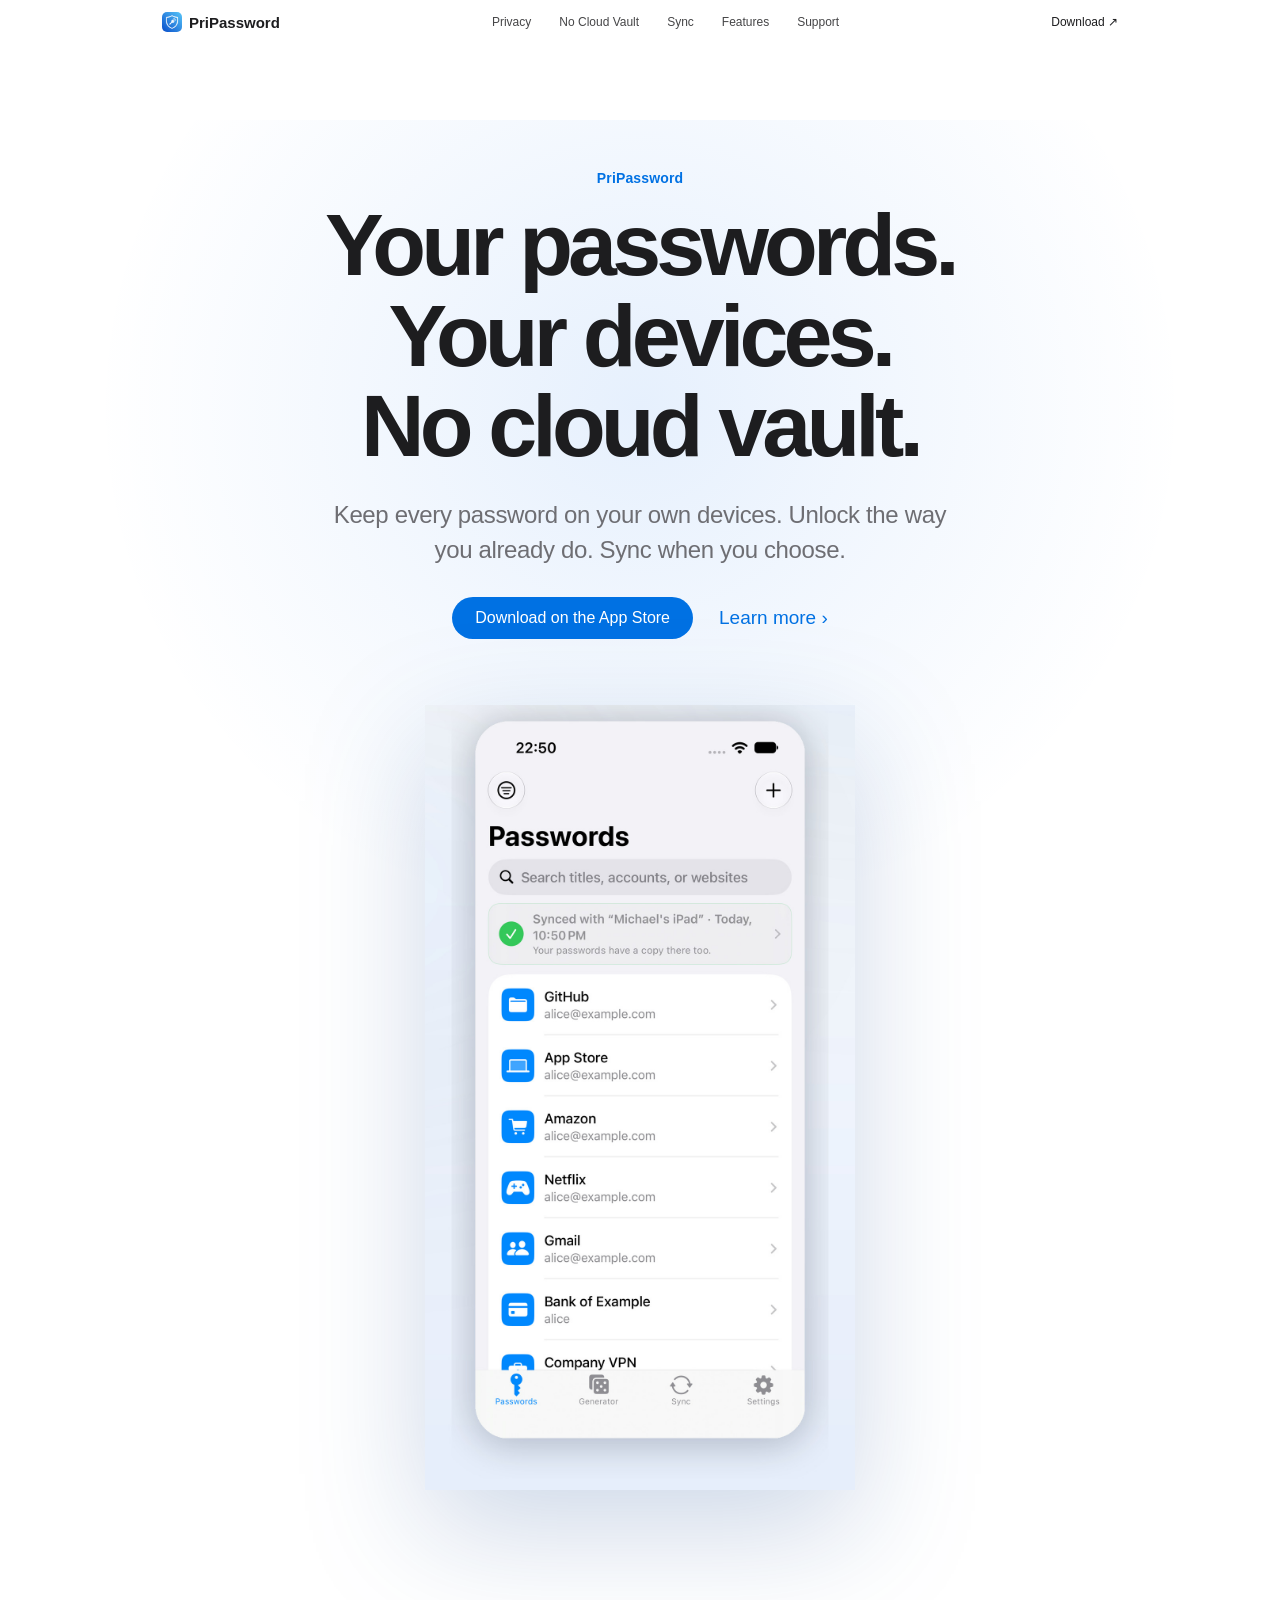
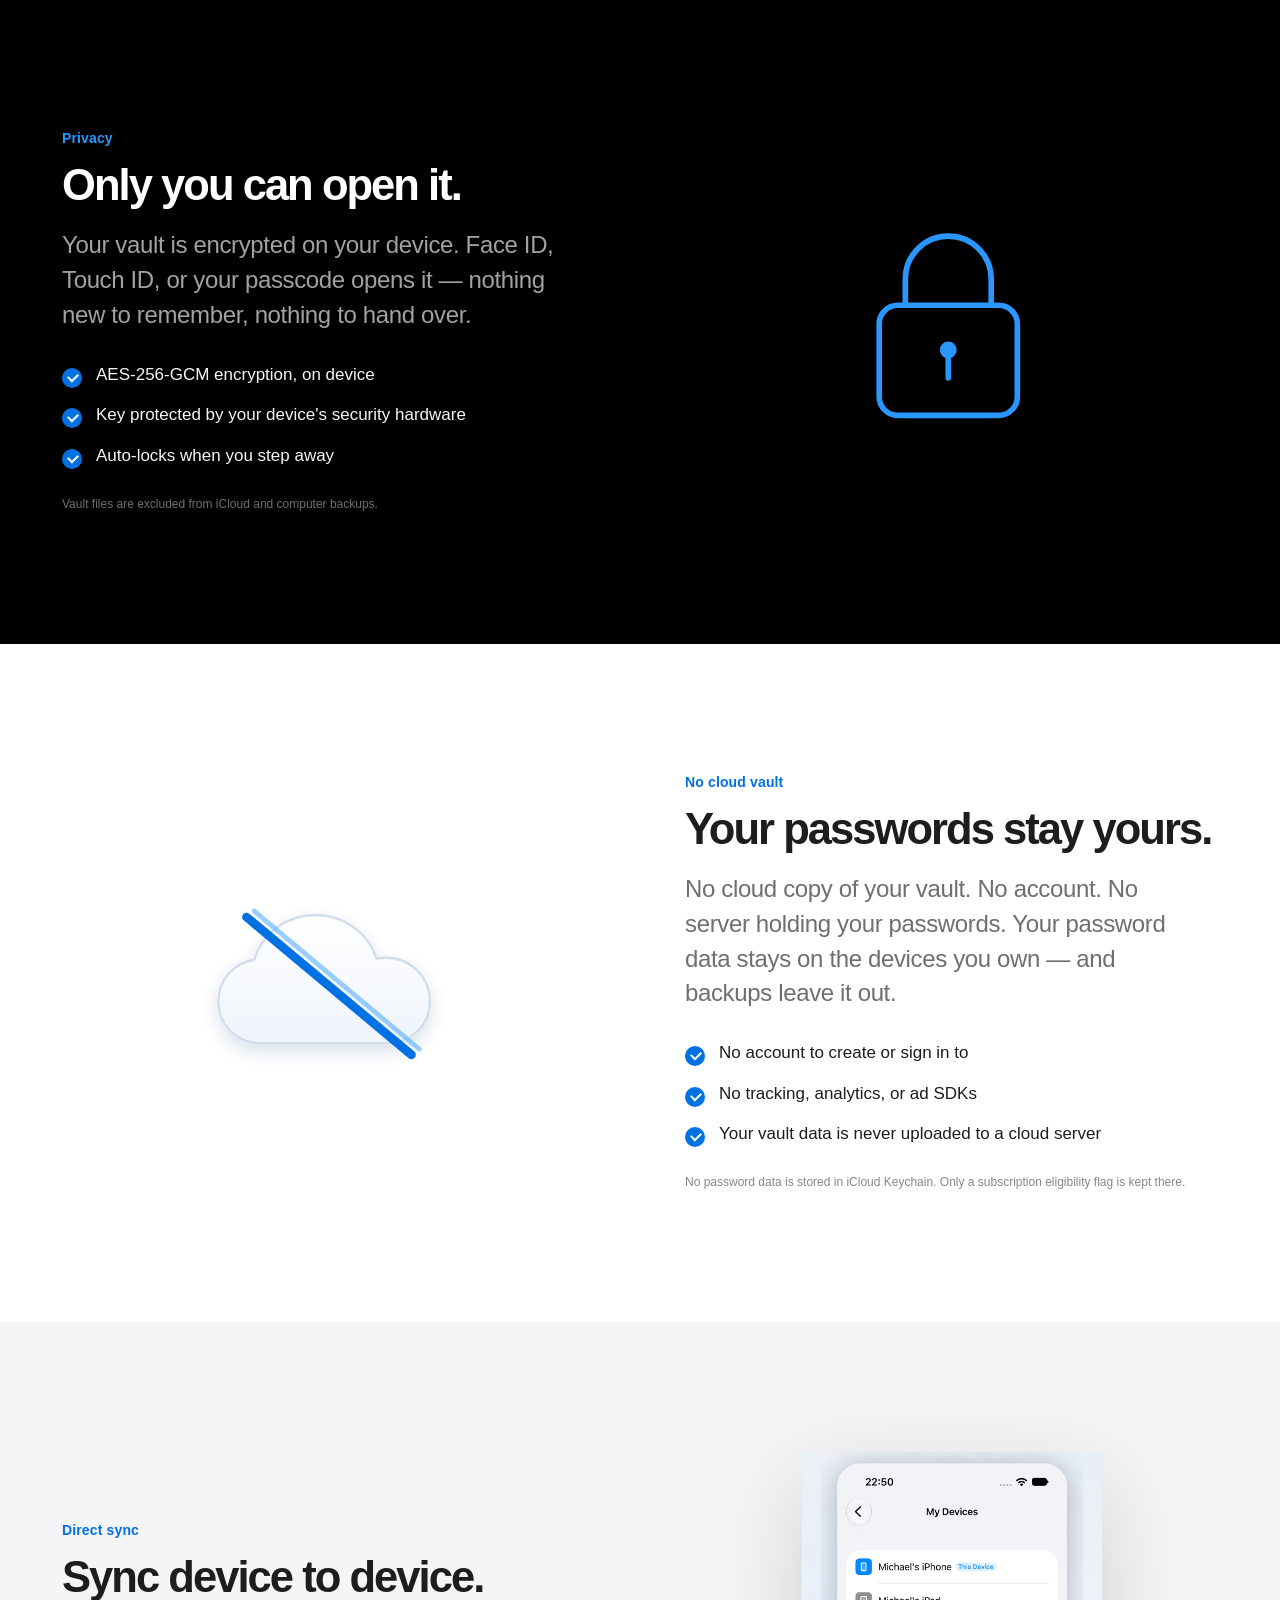
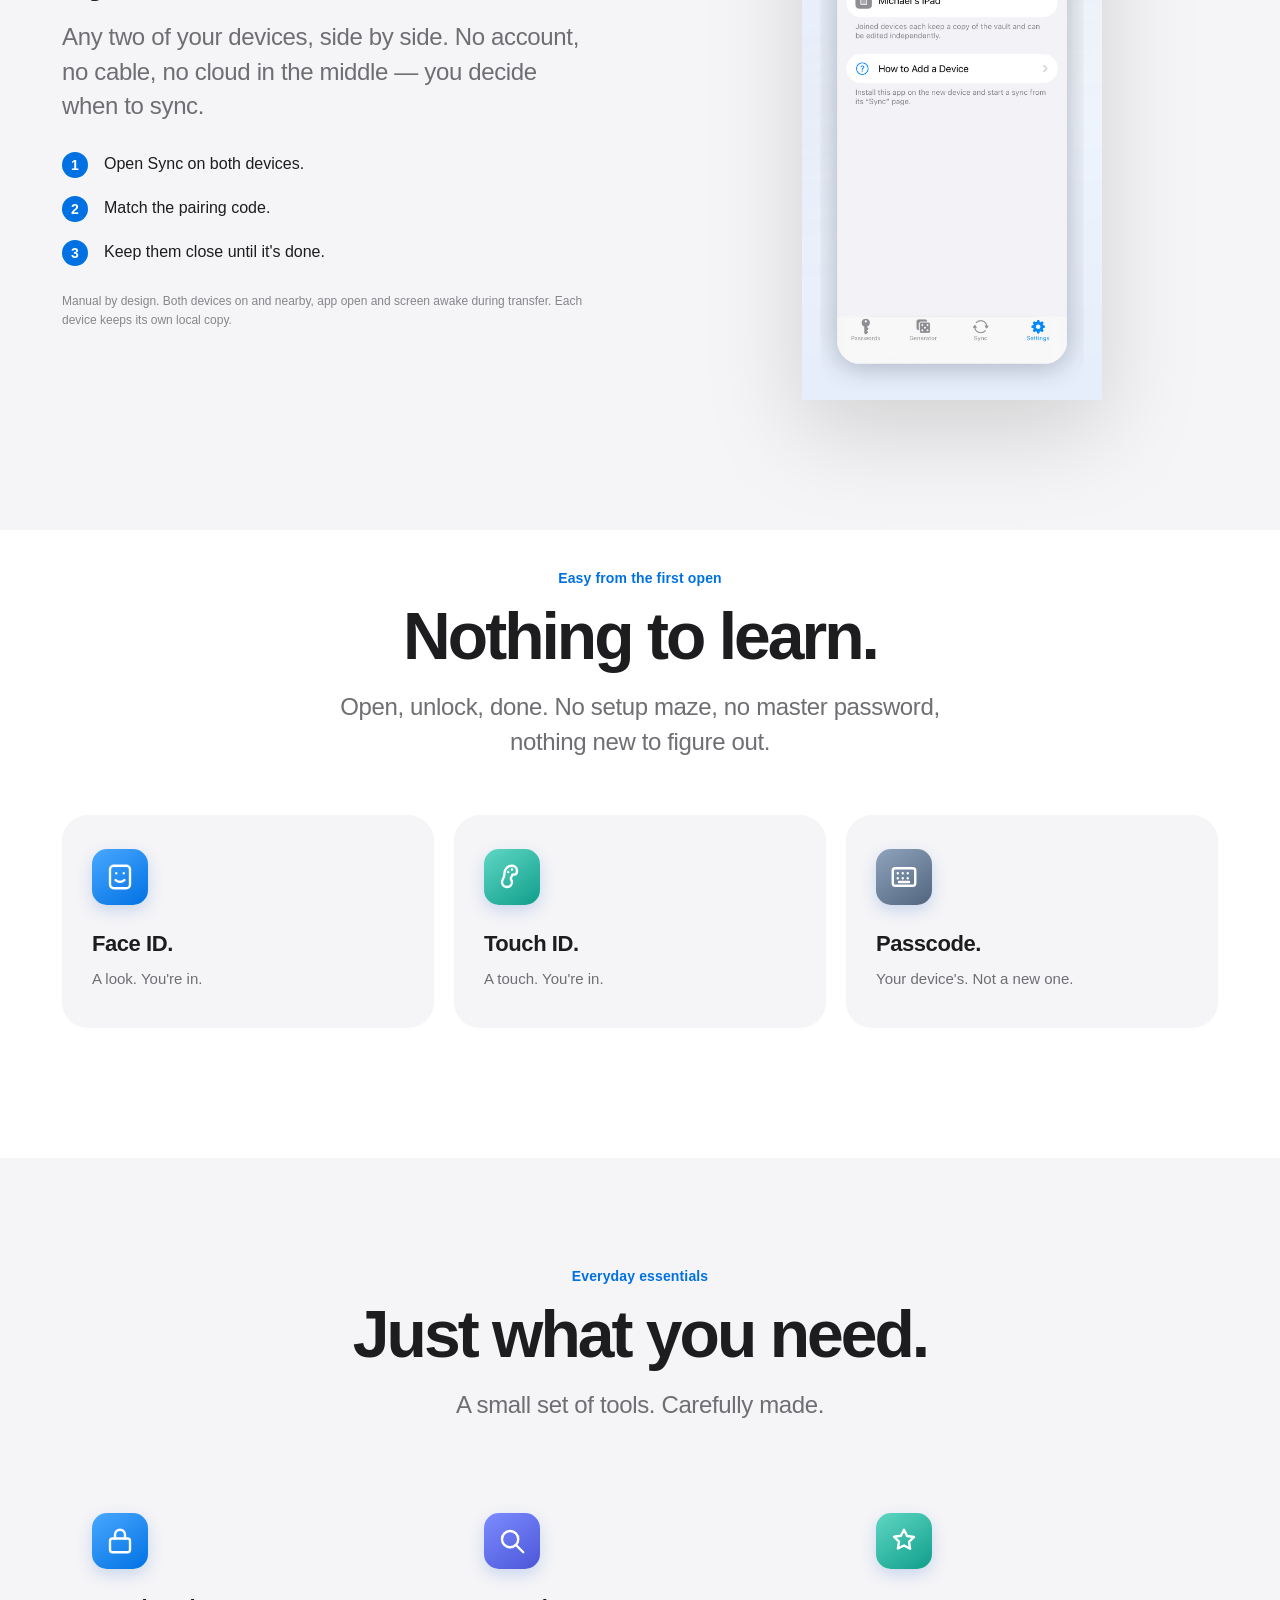
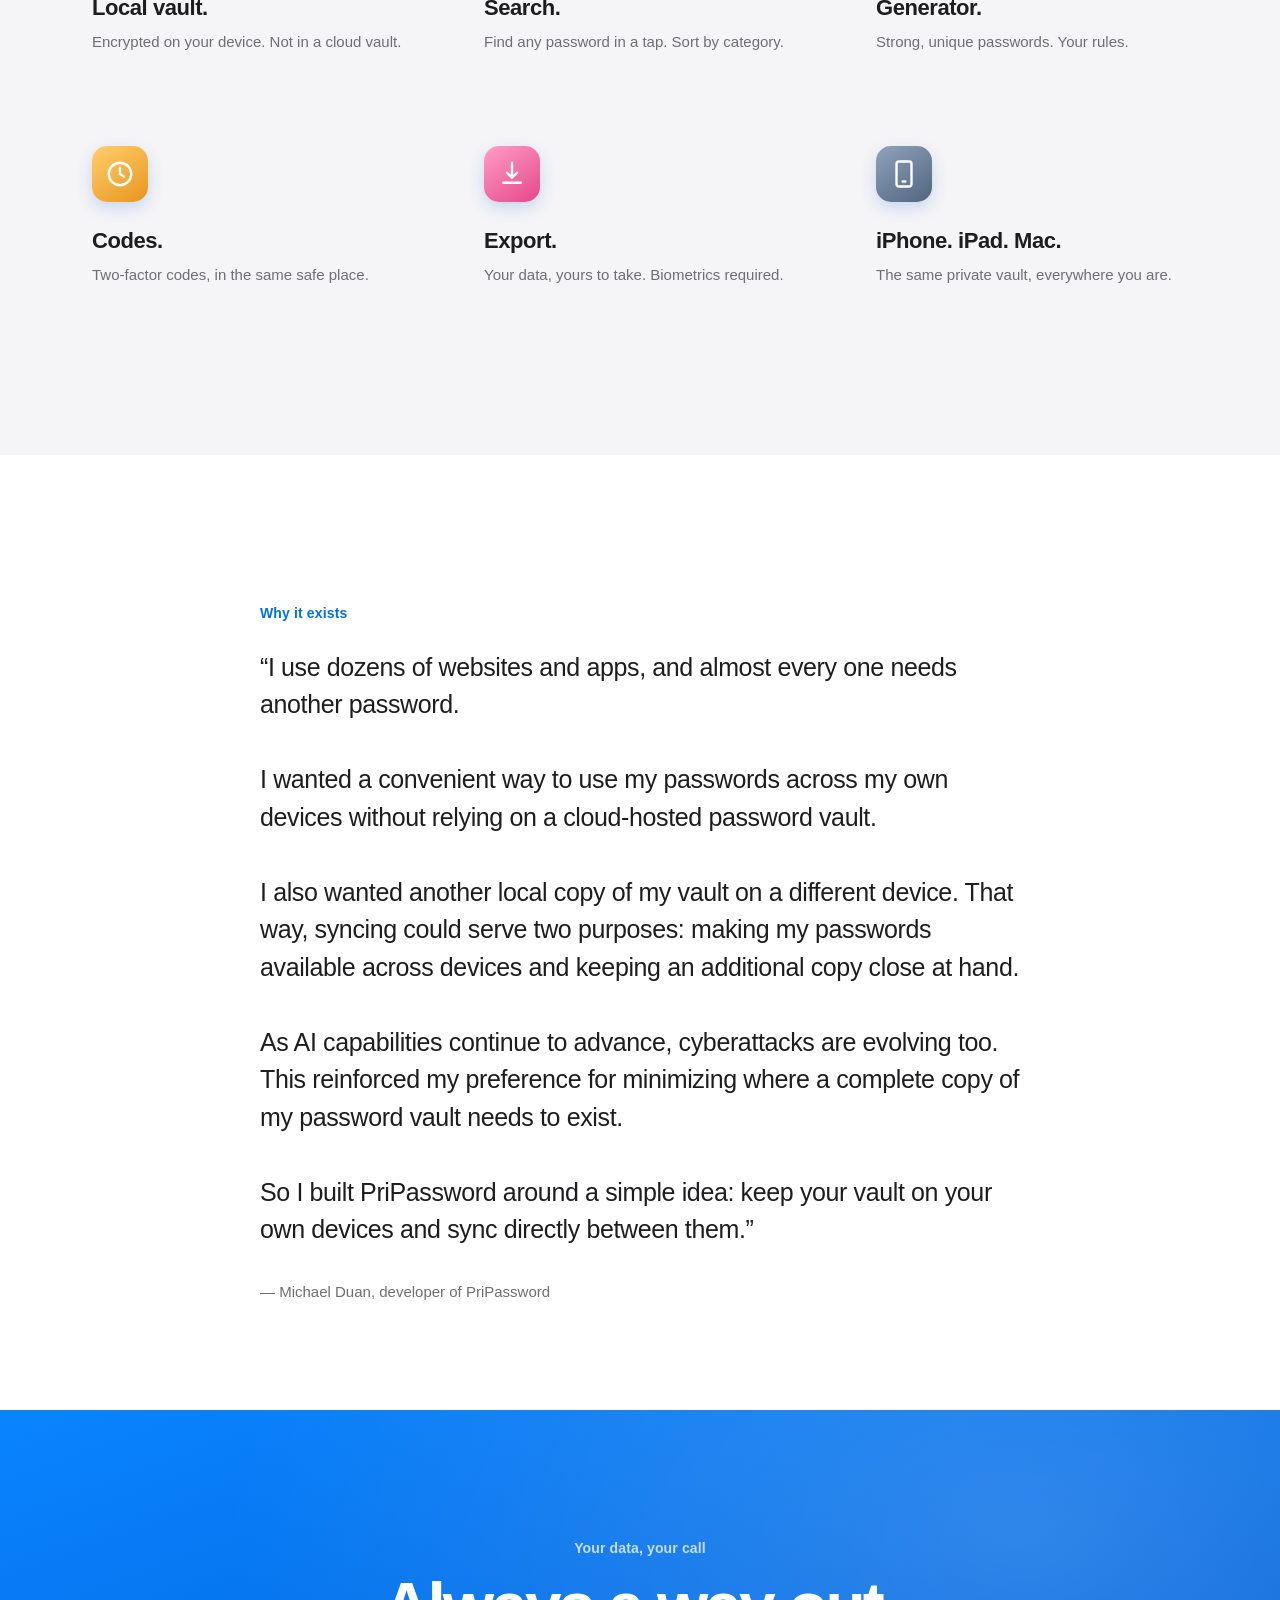
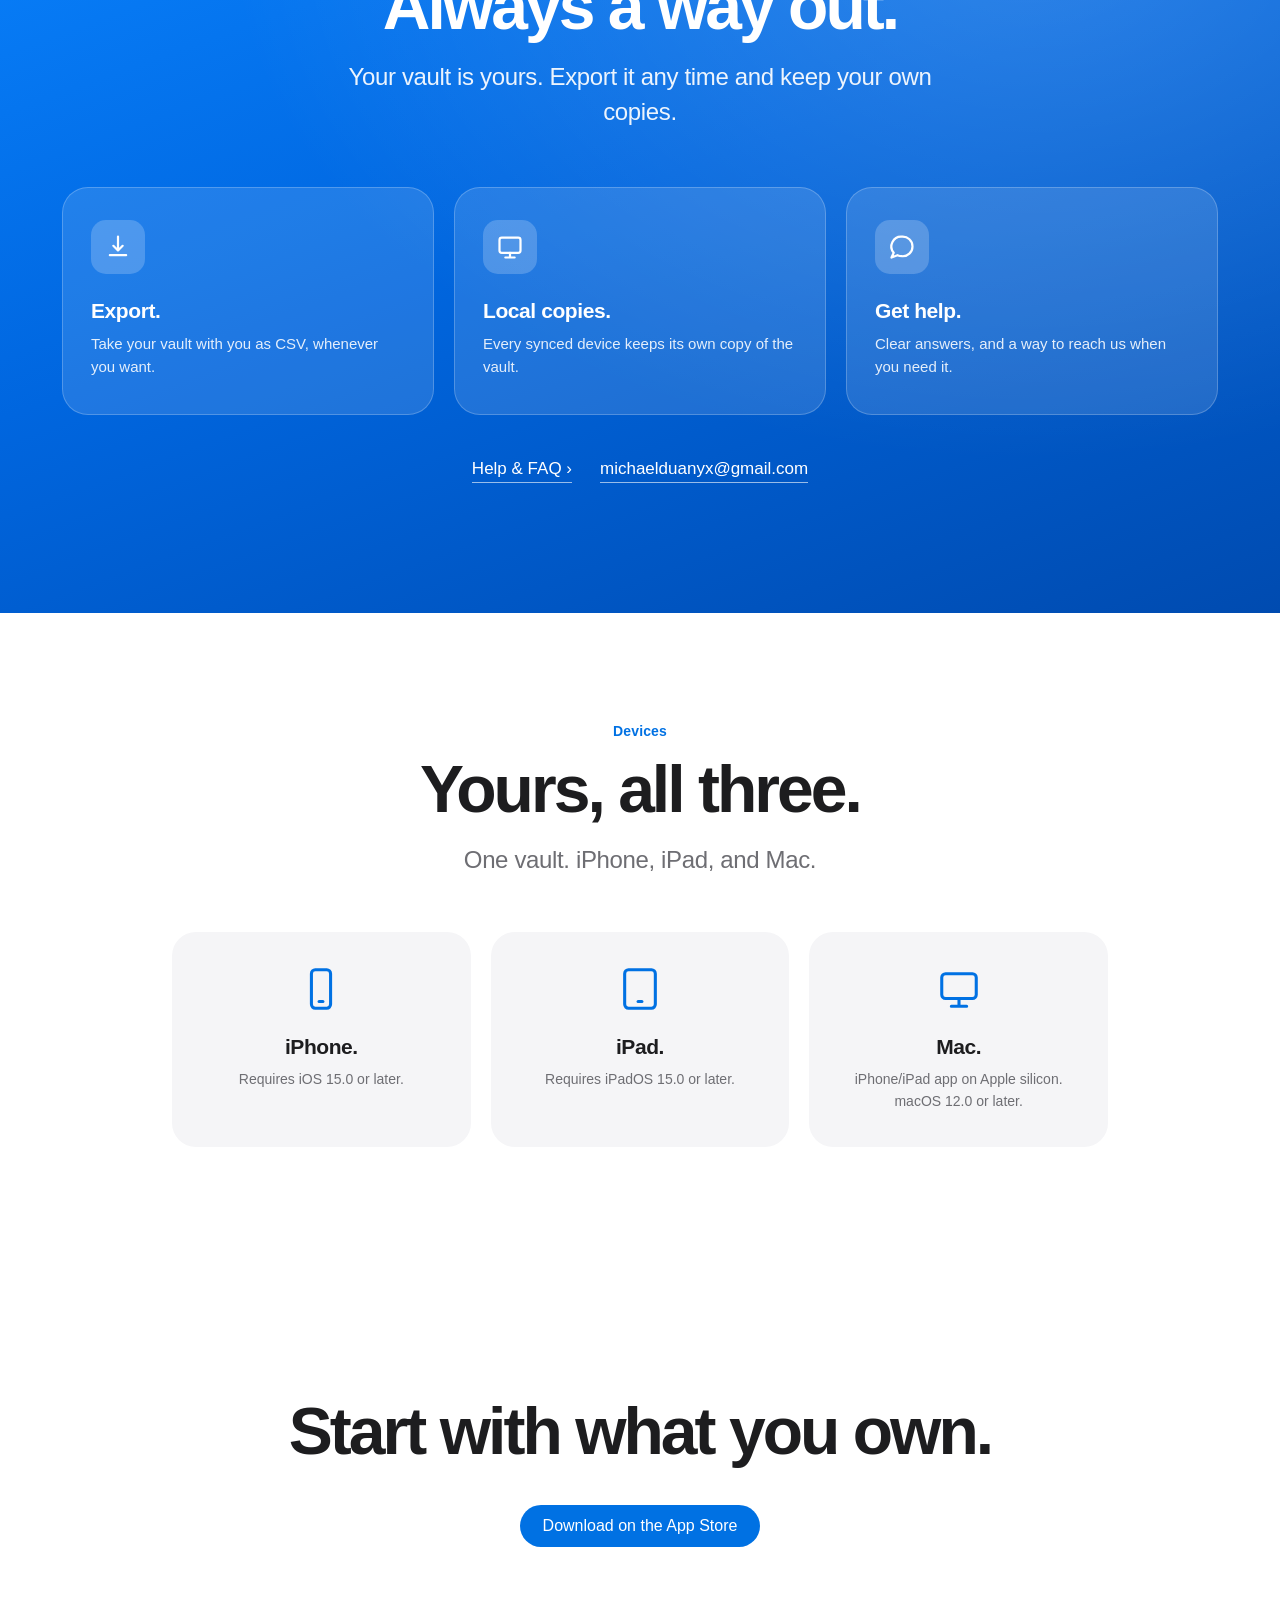
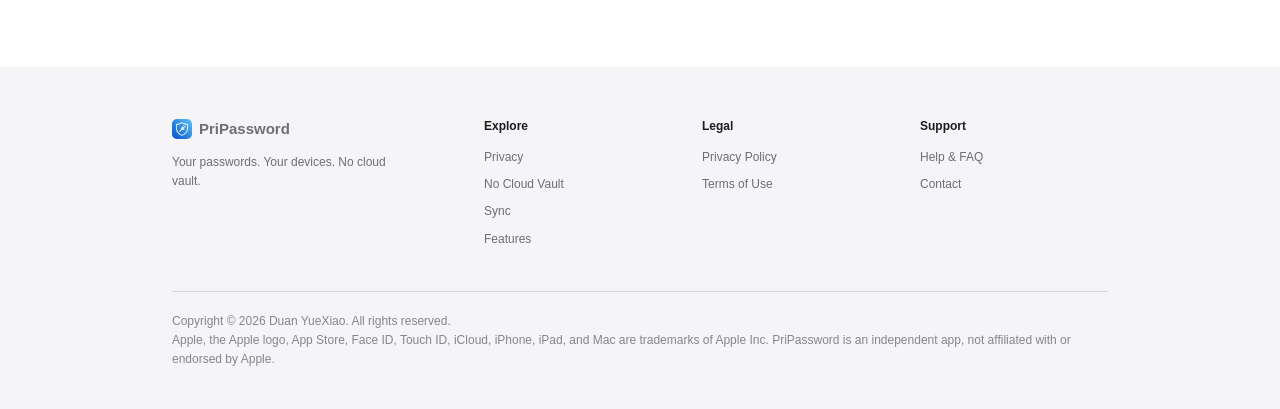
==== index.html @ e46393d6 "Add English product website homepage" ====
<!doctype html>
<html lang="en">
<head>
<meta charset="utf-8">
<meta name="viewport" content="width=device-width, initial-scale=1">
<meta name="description" content="PriPassword keeps your encrypted vault on your own devices. No cloud vault, no account, no tracking. Unlock with Face ID or your passcode. Direct sync between just two devices.">
<title>PriPassword — Your passwords. Your devices. No cloud vault.</title>
<link rel="icon" type="image/png" href="assets/favicon.png">
<link rel="apple-touch-icon" href="assets/apple-touch-icon.png">
<style>
:root{--ink:#1d1d1f;--muted:#6e6e73;--blue:#0071e3;--blue-d:#0077ed;--bg:#fff;--soft:#f5f5f7;--dark:#000}
*{box-sizing:border-box;margin:0;padding:0}
html{scroll-behavior:smooth;-webkit-text-size-adjust:100%}
body{font-family:-apple-system,BlinkMacSystemFont,"SF Pro Display","SF Pro Text","Helvetica Neue",Arial,sans-serif;color:var(--ink);background:var(--bg);-webkit-font-smoothing:antialiased}
img{max-width:100%;display:block}
a{color:var(--blue);text-decoration:none}
a:hover{text-decoration:underline}

/* nav */
.nav{position:fixed;top:0;left:0;right:0;height:44px;z-index:100;background:rgba(255,255,255,.8);backdrop-filter:saturate(180%) blur(20px);-webkit-backdrop-filter:saturate(180%) blur(20px)}
.nav-in{max-width:1000px;margin:0 auto;height:100%;display:flex;align-items:center;justify-content:space-between;padding:0 22px}
.nav a{color:#1d1d1f;font-size:12px}
.nav a:hover{text-decoration:none}
.brand{display:flex;align-items:center;gap:7px;font-weight:600!important;font-size:15px!important}
.brand img{width:20px;height:20px;border-radius:5px}
.nav-links{display:flex;gap:28px}
.nav-links a{opacity:.82}
.nav-links a:hover{opacity:1}

/* type */
h1{font-size:clamp(52px,7.2vw,88px);line-height:1.03;font-weight:700;letter-spacing:-.055em}
h2{font-size:clamp(40px,5.4vw,66px);line-height:1.06;font-weight:700;letter-spacing:-.045em}
h3{font-size:22px;font-weight:650;letter-spacing:-.02em;line-height:1.2}
.eyebrow{font-size:14px;font-weight:600;letter-spacing:.01em;color:var(--blue)}
.sub{font-size:clamp(19px,2.1vw,24px);line-height:1.45;color:var(--muted);letter-spacing:-.015em}
.foot{font-size:12px;line-height:1.6;color:#86868b}
.wrap{max-width:980px;margin:0 auto;padding:0 22px}
.wrap-wide{max-width:1200px;margin:0 auto;padding:0 22px}
section{padding:130px 0}
.reveal{opacity:0;transform:translateY(22px);transition:opacity .9s cubic-bezier(.28,.11,.32,1),transform .9s cubic-bezier(.28,.11,.32,1)}
.reveal.in{opacity:1;transform:none}
.btn{display:inline-block;font-size:16px;font-weight:400;padding:12px 23px;border-radius:980px;transition:transform .2s,background .2s}
.btn:hover{text-decoration:none;transform:scale(1.015)}
.btn-blue{background:var(--blue);color:#fff}
.btn-blue:hover{background:var(--blue-d)}
.btn-link{color:var(--blue);font-size:19px}
.btn-link:hover{text-decoration:underline}

/* hero */
.hero{position:relative;padding:170px 0 110px;text-align:center;overflow:hidden;isolation:isolate}
.hero:before{content:"";position:absolute;z-index:-1;left:50%;top:120px;width:min(1100px,120vw);height:820px;transform:translateX(-50%);background:radial-gradient(ellipse at 50% 35%,rgba(10,108,235,.10),rgba(10,108,235,.045) 40%,transparent 70%);pointer-events:none}
.hero h1{margin:14px 0 0}
.hero .sub{margin:26px auto 0;max-width:620px}
.hero-cta{margin-top:30px;display:flex;gap:26px;align-items:center;justify-content:center;flex-wrap:wrap}
.hero-device{margin:66px auto 0;max-width:430px;filter:drop-shadow(0 40px 60px rgba(10,60,140,.20))}

/* benefit rows — 苹果产品页单焦点 */
.benefit{display:grid;grid-template-columns:1fr 1fr;gap:90px;align-items:center}
.benefit.rev .txt{order:2}
.benefit.rev .art{order:1}
/* 标题略收，避免两列下折出孤字行；balance 让折行更均衡 */
.benefit .txt h2{margin:16px 0 20px;font-size:clamp(32px,3.4vw,50px);text-wrap:balance}
.benefit .sub{max-width:520px}
.benefit .device{width:clamp(200px,24vw,300px);margin:0 auto;filter:drop-shadow(0 30px 46px rgba(0,0,0,.15))}
/* 概念插画：统一正方形舞台，尺寸随视口平滑缩放，小屏不占满整屏。
   两个 SVG viewBox 比例不同，交给 SVG 自身 preserveAspectRatio 居中 contain，
   视觉重量由舞台统一控制，而不是让 340px 固定宽度贯穿所有屏幕。 */
.concept{width:100%;max-width:clamp(180px,23vw,280px);aspect-ratio:1/1;margin:0 auto;display:flex;align-items:center;justify-content:center}
.concept svg{width:100%;height:100%;max-width:100%;max-height:100%}
/* 云是横向 viewBox，contain 后可见面积偏小；舞台放大 1.18 倍让两张插画视觉重量接近 */
.concept.cloud-concept{max-width:clamp(212px,27vw,330px)}
.checks{list-style:none;margin-top:30px;display:flex;flex-direction:column;gap:16px}
.checks li{position:relative;padding-left:34px;font-size:17px;line-height:1.45;color:var(--ink)}
.checks li:before{content:"";position:absolute;left:0;top:5px;width:20px;height:20px;border-radius:50%;background:var(--blue)}
.checks li:after{content:"";position:absolute;left:6px;top:10px;width:8px;height:5px;border-left:2px solid #fff;border-bottom:2px solid #fff;transform:rotate(-45deg)}
.foot-note{margin-top:26px}

/* dark */
.dark{background:var(--dark);color:#fff}
.dark h2{color:#fff}
.dark .sub{color:#a1a1a6}
.dark .eyebrow{color:#2997ff}
.dark .foot{color:#6e6e73}
.dark .checks li{color:#f5f5f7}

/* soft */
.soft{background:var(--soft)}

/* tiles */
.tiles{display:grid;grid-template-columns:repeat(3,1fr);gap:20px;margin-top:56px;text-align:left}
.tile{background:var(--soft);border-radius:26px;padding:34px 30px 38px;transition:transform .3s,box-shadow .3s}
.tile:hover{transform:translateY(-4px);box-shadow:0 16px 36px rgba(0,0,0,.07)}
.tile .ico{width:56px;height:56px;border-radius:15px;display:flex;align-items:center;justify-content:center;margin-bottom:26px;box-shadow:0 6px 16px rgba(0,80,200,.18)}
.tile .ico svg{width:30px;height:30px;stroke:#fff;fill:none;stroke-width:1.9;stroke-linecap:round;stroke-linejoin:round}
.tile h3{margin-bottom:10px}
.tile p{font-size:15px;line-height:1.5;color:var(--muted)}
.i-blue{background:linear-gradient(145deg,#4aa8ff,#0071e3)}
.i-indigo{background:linear-gradient(145deg,#7d8cff,#4b56d8)}
.i-teal{background:linear-gradient(145deg,#5fd7c4,#0f9e8b)}
.i-amber{background:linear-gradient(145deg,#ffcf6b,#e8951f)}
.i-pink{background:linear-gradient(145deg,#ff9ec4,#e5478a)}
.i-slate{background:linear-gradient(145deg,#8fa3bd,#52657f)}

/* steps */
.steps{margin-top:28px;display:flex;flex-direction:column;gap:18px}
.step{display:flex;gap:16px;font-size:16px;line-height:1.45}
.step .num{flex:none;width:26px;height:26px;border-radius:50%;background:var(--blue);color:#fff;font-size:14px;font-weight:600;display:flex;align-items:center;justify-content:center}

/* origin quote */
.origin{background:#fff;text-align:center;padding:150px 0 110px}
.origin blockquote{max-width:760px;margin:0 auto;font-size:clamp(19px,2.1vw,25px);line-height:1.5;font-weight:500;letter-spacing:-.015em;text-align:left}
.origin .sig{margin-top:34px;font-size:15px;color:var(--muted);text-align:left;max-width:760px;margin-left:auto;margin-right:auto}

/* support band */
.band{position:relative;overflow:hidden;background:linear-gradient(160deg,#0a84ff 0%,#0066df 48%,#004bb0 100%);color:#fff}
.band:before{content:"";position:absolute;inset:0;background:radial-gradient(ellipse at 80% 15%,rgba(255,255,255,.18),transparent 55%);pointer-events:none}
.band{text-align:center}
.band .wrap-wide{position:relative}
.band .eyebrow{color:rgba(255,255,255,.75)}
.band h2{color:#fff}
.band .sub{color:rgba(255,255,255,.92)}
.band-cards{display:grid;grid-template-columns:repeat(3,1fr);gap:20px;margin-top:58px;text-align:left}
.band-card{background:rgba(255,255,255,.12);border:1px solid rgba(255,255,255,.22);border-radius:26px;padding:32px 28px 36px;transition:transform .3s,background .3s}
.band-card:hover{transform:translateY(-4px);background:rgba(255,255,255,.17)}
.band-card .bc-ico{width:54px;height:54px;border-radius:15px;background:rgba(255,255,255,.2);display:flex;align-items:center;justify-content:center;margin-bottom:24px}
.band-card .bc-ico svg{width:28px;height:28px;stroke:#fff;fill:none;stroke-width:1.9;stroke-linecap:round;stroke-linejoin:round}
.band-card h3{color:#fff;font-size:21px;margin-bottom:10px}
.band-card p{font-size:15px;line-height:1.5;color:rgba(255,255,255,.88)}
.band-links{margin-top:44px;display:flex;gap:28px;flex-wrap:wrap;justify-content:center}
.band-links a{font-size:17px;color:#fff;border-bottom:1px solid rgba(255,255,255,.6);padding-bottom:3px}
.band-links a:hover{border-bottom-color:#fff;text-decoration:none}

/* devices */
.reqs{display:grid;grid-template-columns:repeat(3,1fr);gap:20px;margin-top:54px;text-align:center}
.req{background:var(--soft);border-radius:24px;padding:34px 26px}
.req svg{width:46px;height:46px;stroke:var(--blue);fill:none;stroke-width:1.6;stroke-linecap:round;stroke-linejoin:round;margin:0 auto 18px}
.req h3{font-size:21px;margin-bottom:10px}
.req p{font-size:14px;line-height:1.55;color:var(--muted)}

/* cta */
.cta{text-align:center;padding:120px 0}
.cta h2{margin-bottom:38px}

/* footer */
.footer{background:var(--soft);padding:50px 0 40px;font-size:12px;color:var(--muted);line-height:1.6}
.footer-in{max-width:980px;margin:0 auto;padding:0 22px}
.footer-grid{display:grid;grid-template-columns:1.5fr 1fr 1fr 1fr;gap:30px;padding-bottom:34px;border-bottom:1px solid #d2d2d7}
.footer h4{font-size:12px;font-weight:600;color:var(--ink);margin-bottom:12px}
.footer ul{list-style:none}
.footer li{margin-bottom:8px}
.footer a{color:var(--muted)}
.footer a:hover{color:var(--blue);text-decoration:none}
.footer-bottom{padding-top:22px;color:#86868b}

@media(max-width:1100px){
  .wrap,.wrap-wide{padding:0 30px}
  .tiles{gap:16px}.tile{padding:28px 24px 32px}
  .benefit{gap:56px}
}
@media(max-width:900px){
  .nav-links{display:none}
  .benefit{grid-template-columns:1fr;gap:46px}
  .benefit.rev .txt,.benefit.rev .art{order:0}
  .benefit .device{max-width:300px}
  .tiles,.reqs,.band-cards{grid-template-columns:repeat(2,1fr)}
}
@media(max-width:680px){
  .wrap,.wrap-wide{padding:0 20px}
  section{padding:80px 0}
  .hero{padding:124px 0 72px}
  h1{font-size:clamp(33px,8.5vw,50px);letter-spacing:-.05em}
  h2{font-size:clamp(28px,7.2vw,40px)}
  .sub{font-size:17px;line-height:1.5}
  .hero-device{margin-top:48px;max-width:340px}
  .hero-cta{flex-direction:column;gap:18px}
  .tiles,.reqs,.band-cards{grid-template-columns:1fr;gap:14px}
  .tile{padding:26px 24px 30px}.tile .ico{margin-bottom:18px}
  .req{padding:28px 22px}
  .origin{padding:96px 0 80px}
  .origin blockquote{font-size:clamp(21px,5.4vw,26px)}
  .cta{padding:92px 0}
}
@media(max-width:480px){
  .brand{font-size:14px!important}.nav a{font-size:11px}
  h1{font-size:clamp(29px,8vw,36px)}
  .btn{font-size:15px}
  .footer-grid{grid-template-columns:1fr 1fr;gap:22px}
  .footer-grid>div:first-child{grid-column:1/-1}
}
@media(prefers-reduced-motion:reduce){html{scroll-behavior:auto}.reveal{opacity:1;transform:none;transition:none}}
</style>
</head>
<body>

<nav class="nav">
  <div class="nav-in">
    <a class="brand" href="#top"><img src="assets/AppIcon.png" alt="">PriPassword</a>
    <div class="nav-links">
      <a href="#privacy">Privacy</a>
      <a href="#cloud">No Cloud Vault</a>
      <a href="#sync">Sync</a>
      <a href="#essentials">Features</a>
      <a href="#support">Support</a>
    </div>
    <a href="https://apps.apple.com/app/pripassword-password-manager/id6799293664" target="_blank" rel="noopener">Download ↗</a>
  </div>
</nav>

<header class="hero" id="top">
  <div class="wrap">
    <div class="eyebrow reveal">PriPassword</div>
    <h1 class="reveal">Your passwords.<br>Your devices.<br>No cloud vault.</h1>
    <p class="sub reveal">Keep every password on your own devices. Unlock the way you already do. Sync when you choose.</p>
    <div class="hero-cta reveal">
      <a class="btn btn-blue" href="https://apps.apple.com/app/pripassword-password-manager/id6799293664" target="_blank" rel="noopener">Download on the App Store</a>
      <a class="btn-link" href="#privacy">Learn more ›</a>
    </div>
    <img class="hero-device reveal" src="assets/device-list.png" alt="PriPassword vault, synced with another device">
  </div>
</header>

<!-- 核心价值 1：极致隐私 -->
<section class="dark" id="privacy">
  <div class="wrap-wide benefit">
    <div class="txt reveal">
      <div class="eyebrow">Privacy</div>
      <h2>Only you can open it.</h2>
      <p class="sub">Your vault is encrypted on your device. Face ID, Touch ID, or your passcode opens it — nothing new to remember, nothing to hand over.</p>
      <ul class="checks">
        <li>AES-256-GCM encryption, on device</li>
        <li>Key protected by your device's security hardware</li>
        <li>Auto-locks when you step away</li>
      </ul>
      <p class="foot foot-note">Vault files are excluded from iCloud and computer backups.</p>
    </div>
    <div class="art reveal">
      <div class="concept lock-concept">
        <svg viewBox="0 0 300 300" role="img" aria-label="A lock" xmlns="http://www.w3.org/2000/svg">
          <path d="M100 132V104C100 78.5 120.5 58 146 58C171.5 58 192 78.5 192 104V132" fill="none" stroke="#2997FF" stroke-width="6" stroke-linecap="round"/>
          <rect x="72" y="132" width="148" height="118" rx="20" fill="none" stroke="#2997FF" stroke-width="6"/>
          <circle cx="146" cy="180" r="9" fill="#2997FF"/>
          <path d="M146 189V210" stroke="#2997FF" stroke-width="6" stroke-linecap="round"/>
        </svg>
      </div>
    </div>
  </div>
</section>

<!-- 核心价值 2：不上云 -->
<section id="cloud">
  <div class="wrap-wide benefit rev">
    <div class="txt reveal">
      <div class="eyebrow">No cloud vault</div>
      <h2>Your passwords stay yours.</h2>
      <p class="sub">No cloud copy of your vault. No account. No server holding your passwords. Your password data stays on the devices you own — and backups leave it out.</p>
      <ul class="checks">
        <li>No account to create or sign in to</li>
        <li>No tracking, analytics, or ad SDKs</li>
        <li>Your vault data is never uploaded to a cloud server</li>
      </ul>
      <p class="foot foot-note">No password data is stored in iCloud Keychain. Only a subscription eligibility flag is kept there.</p>
    </div>
    <div class="art reveal">
      <div class="concept cloud-concept">
        <svg viewBox="0 0 340 240" role="img" aria-label="A crossed-out cloud" xmlns="http://www.w3.org/2000/svg">
          <defs>
            <linearGradient id="cg-cloud" x1="0" y1="0" x2="0" y2="1">
              <stop offset="0" stop-color="#ffffff"/><stop offset="1" stop-color="#eff4fb"/>
            </linearGradient>
            <filter id="cg-shadow" x="-30%" y="-30%" width="160%" height="160%">
              <feGaussianBlur in="SourceAlpha" stdDeviation="8"/>
              <feOffset dy="7" result="o"/>
              <feFlood flood-color="#0a3a80" flood-opacity="0.15"/>
              <feComposite in2="o" operator="in"/>
              <feMerge><feMergeNode/><feMergeNode in="SourceGraphic"/></feMerge>
            </filter>
          </defs>
          <g filter="url(#cg-shadow)">
            <path d="M99 182c-24 0-43-19-43-43 0-22 16-40 37-43 8-27 33-46 63-46 30 0 55 19 63 45 3-1 7-1 10-1 25 0 45 20 45 45s-20 43-45 43z" fill="url(#cg-cloud)" stroke="#d3deed" stroke-width="2.5" stroke-linejoin="round"/>
          </g>
          <path d="M85 52 L255 194" fill="none" stroke="#0071e3" stroke-width="9" stroke-linecap="round"/>
          <path d="M93 46 L263 188" fill="none" stroke="#4aa8ff" stroke-width="5" stroke-linecap="round" opacity="0.55"/>
        </svg>
      </div>
    </div>
  </div>
</section>

<!-- 核心价值 3：设备间直接同步 -->
<section class="soft" id="sync">
  <div class="wrap-wide benefit">
    <div class="txt reveal">
      <div class="eyebrow">Direct sync</div>
      <h2>Sync device to device.</h2>
      <p class="sub">Any two of your devices, side by side. No account, no cable, no cloud in the middle — you decide when to sync.</p>
      <div class="steps">
        <div class="step"><span class="num">1</span><span>Open Sync on both devices.</span></div>
        <div class="step"><span class="num">2</span><span>Match the pairing code.</span></div>
        <div class="step"><span class="num">3</span><span>Keep them close until it's done.</span></div>
      </div>
      <p class="foot foot-note">Manual by design. Both devices on and nearby, app open and screen awake during transfer. Each device keeps its own local copy.</p>
    </div>
    <div class="art reveal"><img class="device" src="assets/device-sync.png" alt="PriPassword sync between two devices"></div>
  </div>
</section>

<!-- 支撑：易上手 -->
<section id="unlock" style="padding-top:40px">
  <div class="wrap-wide">
    <div style="text-align:center;max-width:640px;margin:0 auto" class="reveal">
      <div class="eyebrow">Easy from the first open</div>
      <h2 style="margin:16px 0 18px">Nothing to learn.</h2>
      <p class="sub">Open, unlock, done. No setup maze, no master password, nothing new to figure out.</p>
    </div>
    <div class="tiles">
      <div class="tile reveal">
        <div class="ico i-blue"><svg viewBox="0 0 24 24" fill="none" stroke="#fff" stroke-width="1.9" stroke-linecap="round" stroke-linejoin="round"><rect x="4" y="3" width="16" height="18" rx="3"/><path d="M9 9h.01M15 9h.01M8.5 14.5a5 5 0 0 0 7 0"/></svg></div>
        <h3>Face ID.</h3><p>A look. You're in.</p>
      </div>
      <div class="tile reveal">
        <div class="ico i-teal"><svg viewBox="0 0 24 24" fill="none" stroke="#fff" stroke-width="1.9" stroke-linecap="round" stroke-linejoin="round"><path d="M12 3a6 6 0 0 0-6 6c0 4-2 5-2 7a4 4 0 0 0 8 0c0-1-1-2-1-3s1-1 1-2 1-1 2-1 2-1 2-3a4 4 0 0 0-4-4z"/><path d="M9 8h.01M12 6h.01"/></svg></div>
        <h3>Touch ID.</h3><p>A touch. You're in.</p>
      </div>
      <div class="tile reveal">
        <div class="ico i-slate"><svg viewBox="0 0 24 24" fill="none" stroke="#fff" stroke-width="1.9" stroke-linecap="round" stroke-linejoin="round"><rect x="3" y="5" width="18" height="14" rx="2"/><path d="M7 9h.01M11 9h.01M15 9h.01M7 13h.01M11 13h.01M15 13h.01M8 16h8"/></svg></div>
        <h3>Passcode.</h3><p>Your device's. Not a new one.</p>
      </div>
    </div>
  </div>
</section>

<!-- 支撑：功能 -->
<section id="essentials" class="soft" style="padding-top:110px">
  <div class="wrap-wide">
    <div class="reveal" style="text-align:center;max-width:640px;margin:0 auto">
      <div class="eyebrow">Everyday essentials</div>
      <h2 style="margin:16px 0 18px">Just what you need.</h2>
      <p class="sub">A small set of tools. Carefully made.</p>
    </div>
    <div class="tiles">
      <div class="tile reveal"><div class="ico i-blue"><svg viewBox="0 0 24 24" fill="none" stroke="#fff" stroke-width="1.9" stroke-linecap="round" stroke-linejoin="round"><rect x="4" y="10" width="16" height="11" rx="2"/><path d="M8 10V7a4 4 0 0 1 8 0v3"/></svg></div><h3>Local vault.</h3><p>Encrypted on your device. Not in a cloud vault.</p></div>
      <div class="tile reveal"><div class="ico i-indigo"><svg viewBox="0 0 24 24" fill="none" stroke="#fff" stroke-width="1.9" stroke-linecap="round" stroke-linejoin="round"><circle cx="10.5" cy="10.5" r="6.5"/><path d="M15.5 15.5L21 21"/></svg></div><h3>Search.</h3><p>Find any password in a tap. Sort by category.</p></div>
      <div class="tile reveal"><div class="ico i-teal"><svg viewBox="0 0 24 24" fill="none" stroke="#fff" stroke-width="1.9" stroke-linecap="round" stroke-linejoin="round"><path d="M12 3l2.5 5 5.5.8-4 3.9.9 5.5-4.9-2.6L7.1 18l.9-5.5-4-3.9 5.5-.8z"/></svg></div><h3>Generator.</h3><p>Strong, unique passwords. Your rules.</p></div>
      <div class="tile reveal"><div class="ico i-amber"><svg viewBox="0 0 24 24" fill="none" stroke="#fff" stroke-width="1.9" stroke-linecap="round" stroke-linejoin="round"><circle cx="12" cy="12" r="9"/><path d="M12 7v5l3 2"/></svg></div><h3>Codes.</h3><p>Two-factor codes, in the same safe place.</p></div>
      <div class="tile reveal"><div class="ico i-pink"><svg viewBox="0 0 24 24" fill="none" stroke="#fff" stroke-width="1.9" stroke-linecap="round" stroke-linejoin="round"><path d="M12 3v12M8 11l4 4 4-4"/><path d="M5 19h14"/></svg></div><h3>Export.</h3><p>Your data, yours to take. Biometrics required.</p></div>
      <div class="tile reveal"><div class="ico i-slate"><svg viewBox="0 0 24 24" fill="none" stroke="#fff" stroke-width="1.9" stroke-linecap="round" stroke-linejoin="round"><rect x="6" y="2" width="12" height="20" rx="2"/><path d="M11 18h2"/></svg></div><h3>iPhone. iPad. Mac.</h3><p>The same private vault, everywhere you are.</p></div>
    </div>
  </div>
</section>

<!-- 初衷（真实原文） -->
<section class="origin">
  <div class="wrap reveal">
    <div class="eyebrow" style="margin-bottom:28px;max-width:760px;margin-left:auto;margin-right:auto;text-align:left">Why it exists</div>
    <blockquote>“I use dozens of websites and apps, and almost every one needs another password.<br><br>I wanted a convenient way to use my passwords across my own devices without relying on a cloud-hosted password vault.<br><br>I also wanted another local copy of my vault on a different device. That way, syncing could serve two purposes: making my passwords available across devices and keeping an additional copy close at hand.<br><br>As AI capabilities continue to advance, cyberattacks are evolving too. This reinforced my preference for minimizing where a complete copy of my password vault needs to exist.<br><br>So I built PriPassword around a simple idea: keep your vault on your own devices and sync directly between them.”</blockquote>
    <p class="sig">— Michael Duan, developer of PriPassword</p>
  </div>
</section>

<!-- 支撑：数据可控 + 支持可达 -->
<section class="band" id="support">
  <div class="wrap-wide">
    <div class="reveal" style="text-align:center">
      <div class="eyebrow">Your data, your call</div>
      <h2 style="margin:16px 0 18px">Always a way out.</h2>
      <p class="sub" style="max-width:620px;margin:0 auto">Your vault is yours. Export it any time and keep your own copies.</p>
    </div>
    <div class="band-cards">
      <div class="band-card reveal">
        <div class="bc-ico"><svg viewBox="0 0 24 24"><path d="M12 3v12M8 11l4 4 4-4"/><path d="M5 19h14"/></svg></div>
        <h3>Export.</h3>
        <p>Take your vault with you as CSV, whenever you want.</p>
      </div>
      <div class="band-card reveal">
        <div class="bc-ico"><svg viewBox="0 0 24 24"><rect x="3" y="4" width="18" height="13" rx="2"/><path d="M8 21h8M12 17v4"/></svg></div>
        <h3>Local copies.</h3>
        <p>Every synced device keeps its own copy of the vault.</p>
      </div>
      <div class="band-card reveal">
        <div class="bc-ico"><svg viewBox="0 0 24 24"><path d="M21 11.5a8.4 8.4 0 0 1-9 8.4 9 9 0 0 1-3.9-.9L3 21l1.9-4.1A8.4 8.4 0 0 1 12 3.1a8.4 8.4 0 0 1 9 8.4z"/></svg></div>
        <h3>Get help.</h3>
        <p>Clear answers, and a way to reach us when you need it.</p>
      </div>
    </div>
    <div class="band-links reveal" style="text-align:center">
      <a href="https://michael-duany.github.io/PriPassword/support.html" target="_blank" rel="noopener">Help &amp; FAQ ›</a>
      <a href="mailto:michaelduanyx@gmail.com">michaelduanyx@gmail.com</a>
    </div>
  </div>
</section>

<!-- 设备要求 -->
<section id="devices" style="padding-top:110px">
  <div class="wrap">
    <div style="text-align:center;max-width:620px;margin:0 auto">
      <div class="eyebrow">Devices</div>
      <h2 style="margin:16px 0 18px">Yours, all three.</h2>
      <p class="sub">One vault. iPhone, iPad, and Mac.</p>
    </div>
    <div class="reqs">
      <div class="req reveal"><svg viewBox="0 0 24 24" fill="none" stroke="#0071e3" stroke-width="1.6" stroke-linecap="round" stroke-linejoin="round"><rect x="7" y="2" width="10" height="20" rx="2"/><path d="M11 18.5h2"/></svg><h3>iPhone.</h3><p>Requires iOS 15.0 or later.</p></div>
      <div class="req reveal"><svg viewBox="0 0 24 24" fill="none" stroke="#0071e3" stroke-width="1.6" stroke-linecap="round" stroke-linejoin="round"><rect x="4" y="2" width="16" height="20" rx="2"/><path d="M11 18.5h2"/></svg><h3>iPad.</h3><p>Requires iPadOS 15.0 or later.</p></div>
      <div class="req reveal"><svg viewBox="0 0 24 24" fill="none" stroke="#0071e3" stroke-width="1.6" stroke-linecap="round" stroke-linejoin="round"><rect x="3" y="4" width="18" height="13" rx="2"/><path d="M8 21h8M12 17v4"/></svg><h3>Mac.</h3><p>iPhone/iPad app on Apple silicon. macOS 12.0 or later.</p></div>
    </div>
  </div>
</section>

<section class="cta" id="download">
  <div class="wrap reveal">
    <h2>Start with what you own.</h2>
    <a class="btn btn-blue" href="https://apps.apple.com/app/pripassword-password-manager/id6799293664" target="_blank" rel="noopener">Download on the App Store</a>
  </div>
</section>

<footer class="footer">
  <div class="footer-in">
    <div class="footer-grid">
      <div>
        <a class="brand" href="#top" style="margin-bottom:12px"><img src="assets/AppIcon.png" alt="">PriPassword</a>
        <p style="max-width:240px">Your passwords. Your devices. No cloud vault.</p>
      </div>
      <div><h4>Explore</h4><ul>
        <li><a href="#privacy">Privacy</a></li>
        <li><a href="#cloud">No Cloud Vault</a></li>
        <li><a href="#sync">Sync</a></li>
        <li><a href="#essentials">Features</a></li>
      </ul></div>
      <div><h4>Legal</h4><ul>
        <li><a href="https://michael-duany.github.io/PriPassword/privacy.html" target="_blank" rel="noopener">Privacy Policy</a></li>
        <li><a href="https://michael-duany.github.io/PriPassword/terms.html" target="_blank" rel="noopener">Terms of Use</a></li>
      </ul></div>
      <div><h4>Support</h4><ul>
        <li><a href="https://michael-duany.github.io/PriPassword/support.html" target="_blank" rel="noopener">Help &amp; FAQ</a></li>
        <li><a href="mailto:michaelduanyx@gmail.com">Contact</a></li>
      </ul></div>
    </div>
    <div class="footer-bottom" style="padding-top:20px">
      Copyright © 2026 Duan YueXiao. All rights reserved.<br>
      Apple, the Apple logo, App Store, Face ID, Touch ID, iCloud, iPhone, iPad, and Mac are trademarks of Apple Inc. PriPassword is an independent app, not affiliated with or endorsed by Apple.
    </div>
  </div>
</footer>

<script>
(function(){
  var items=document.querySelectorAll('.reveal');
  if(!('IntersectionObserver' in window)){items.forEach(function(e){e.classList.add('in')});return}
  var io=new IntersectionObserver(function(es){es.forEach(function(e){if(e.isIntersecting){e.target.classList.add('in');io.unobserve(e.target)}})},{threshold:.1,rootMargin:'0px 0px -30px 0px'});
  items.forEach(function(e){io.observe(e)});
})();
</script>
</body>
</html>
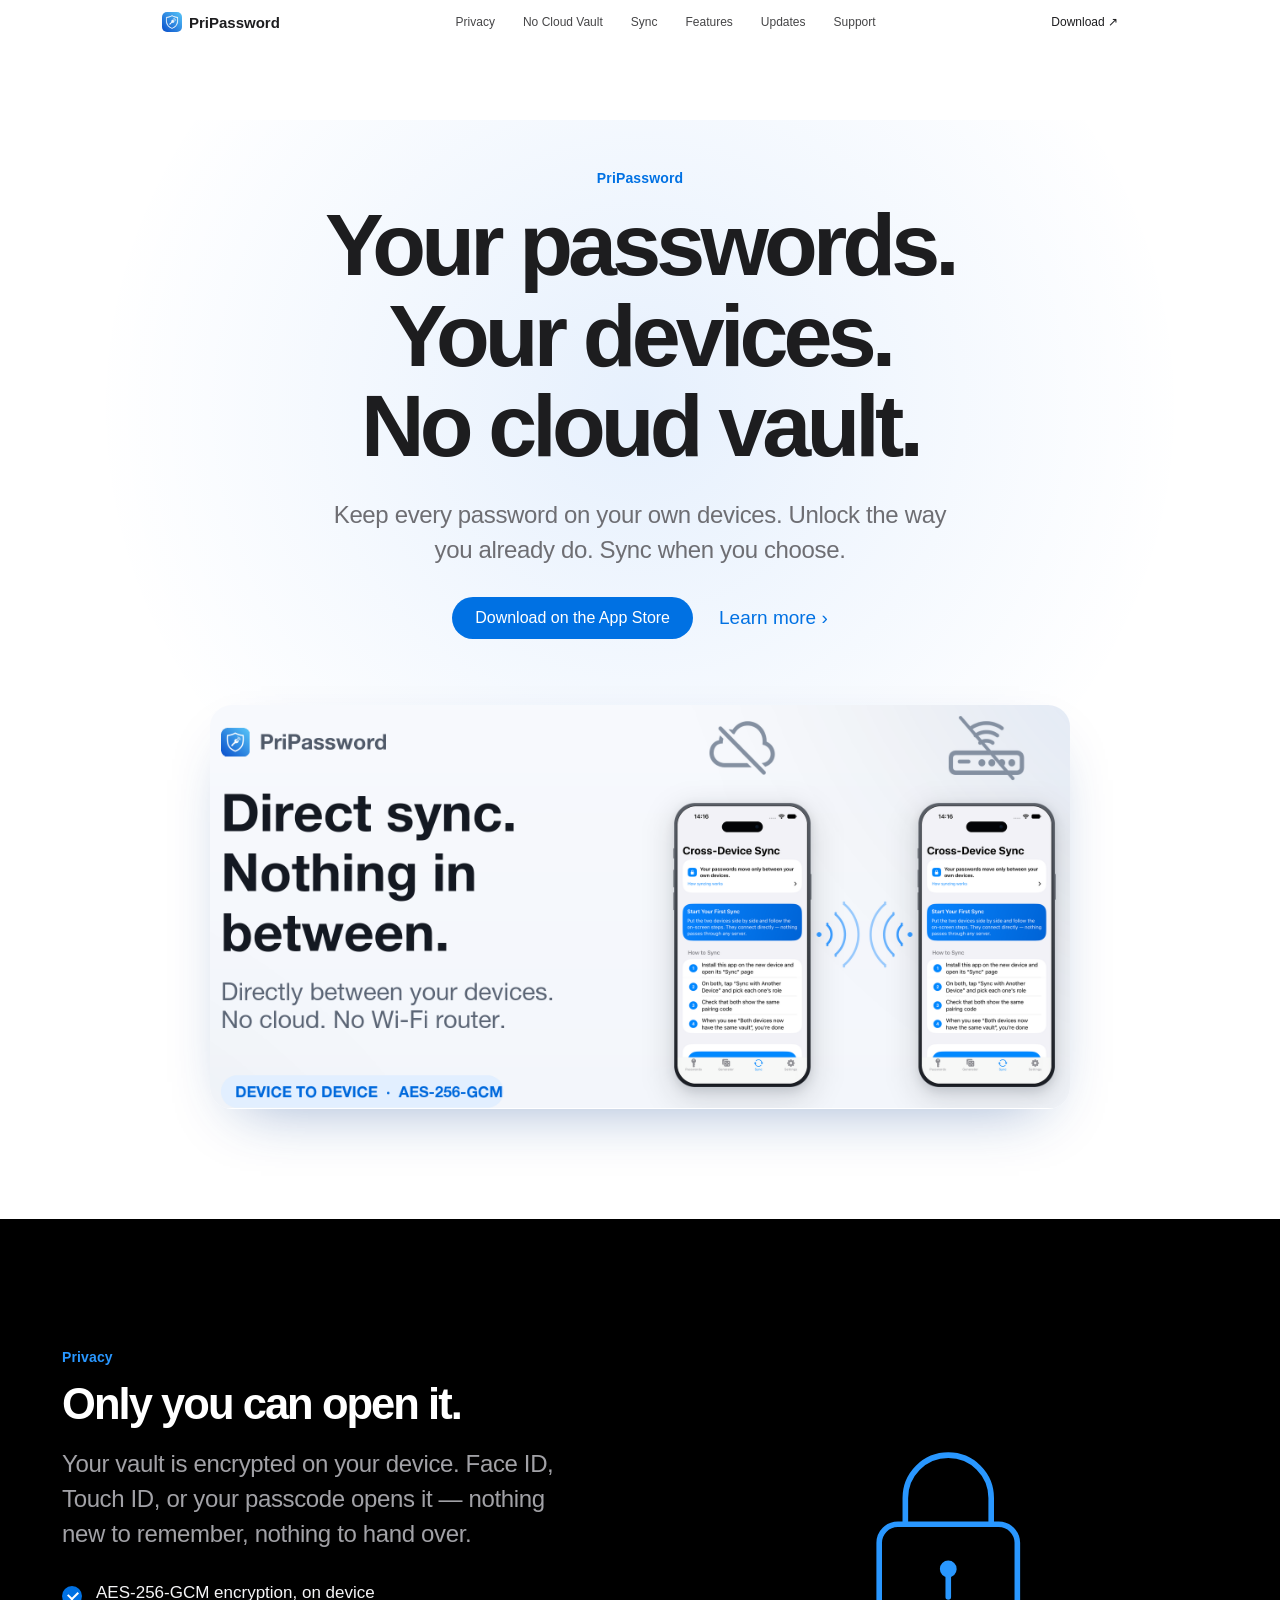
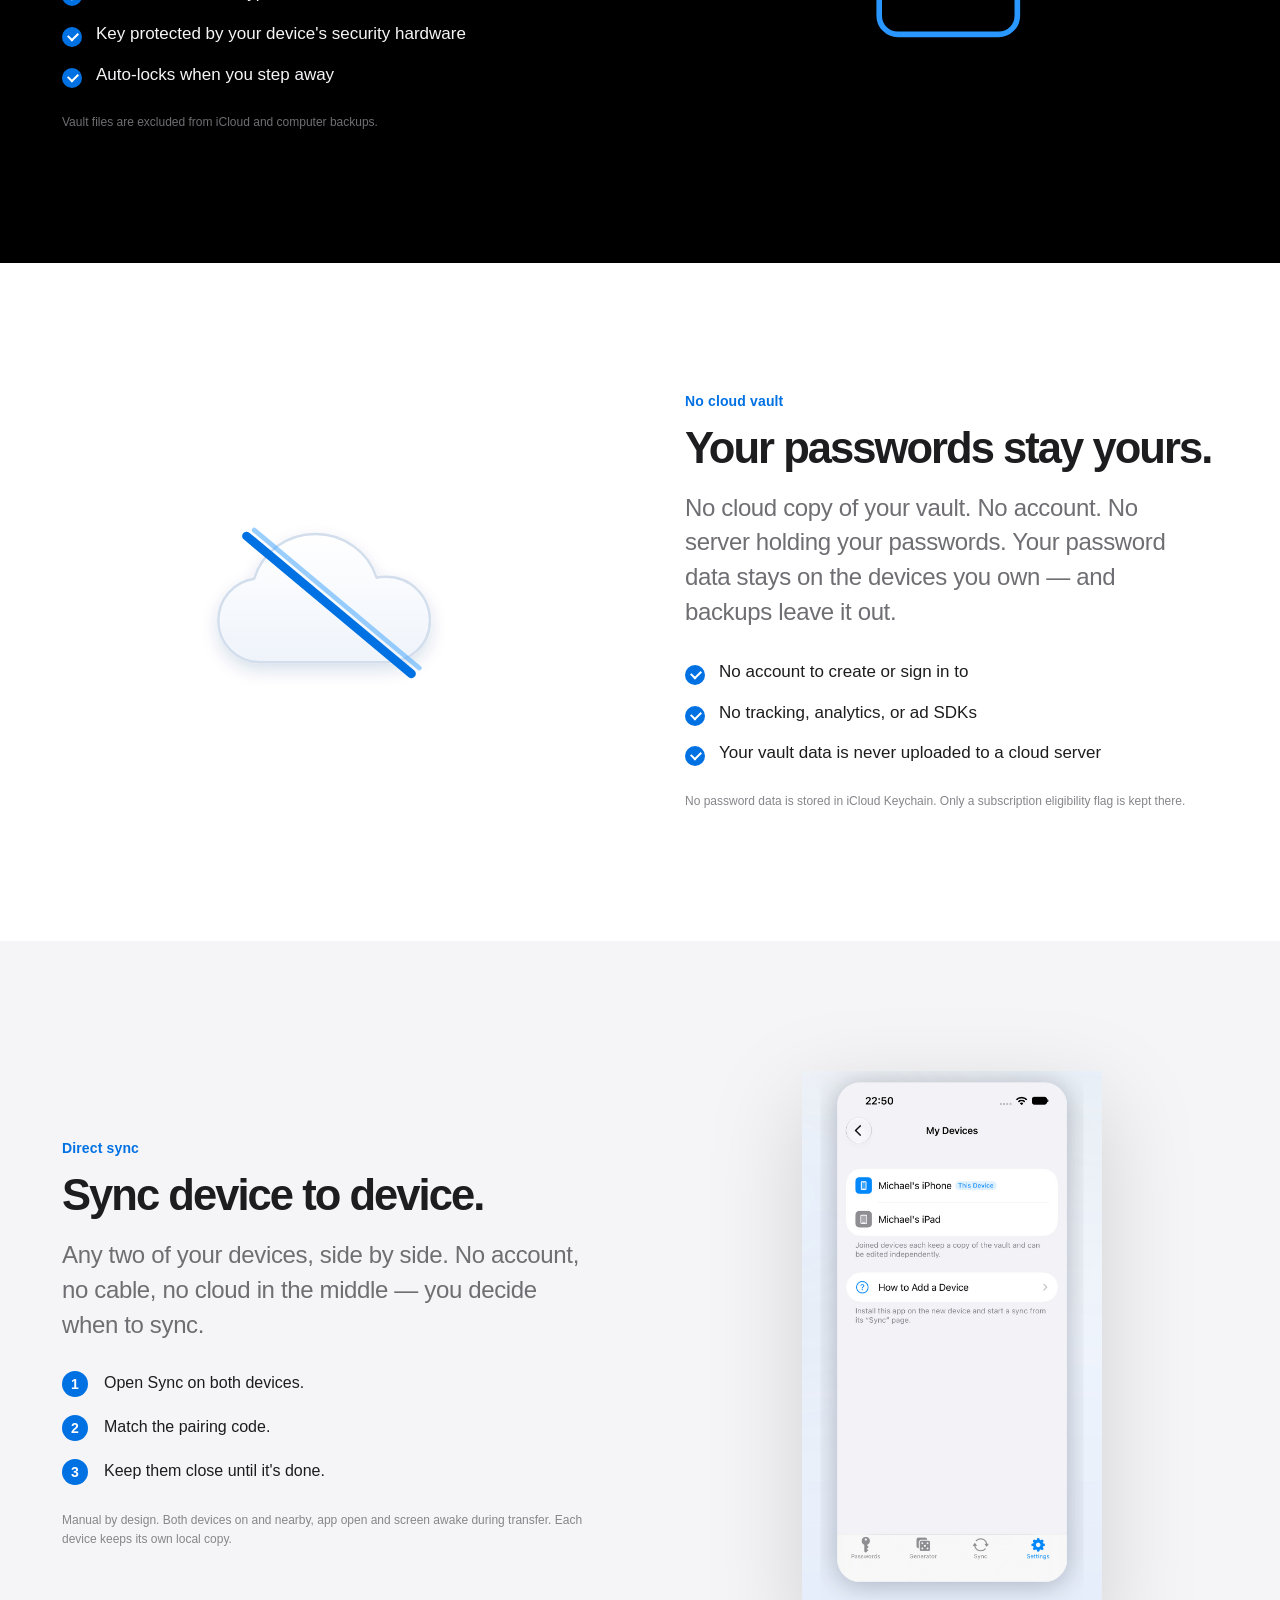
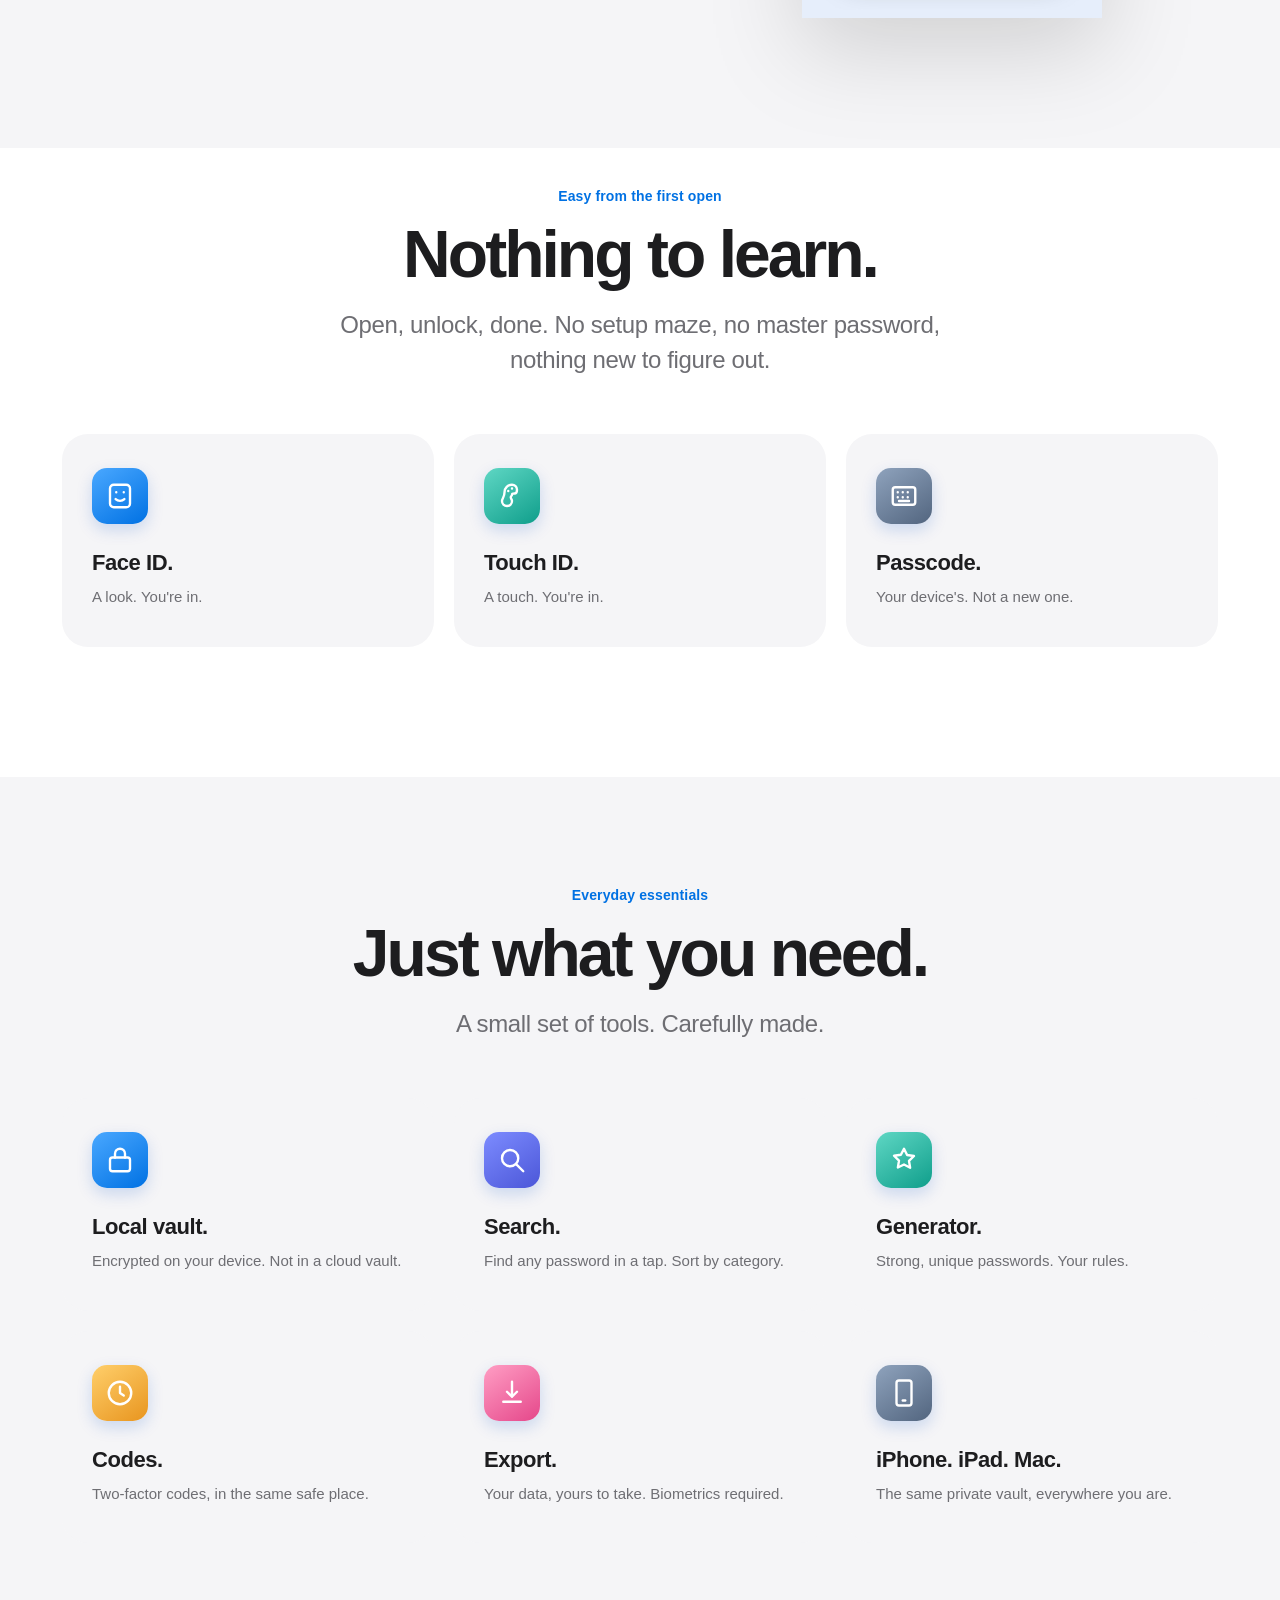
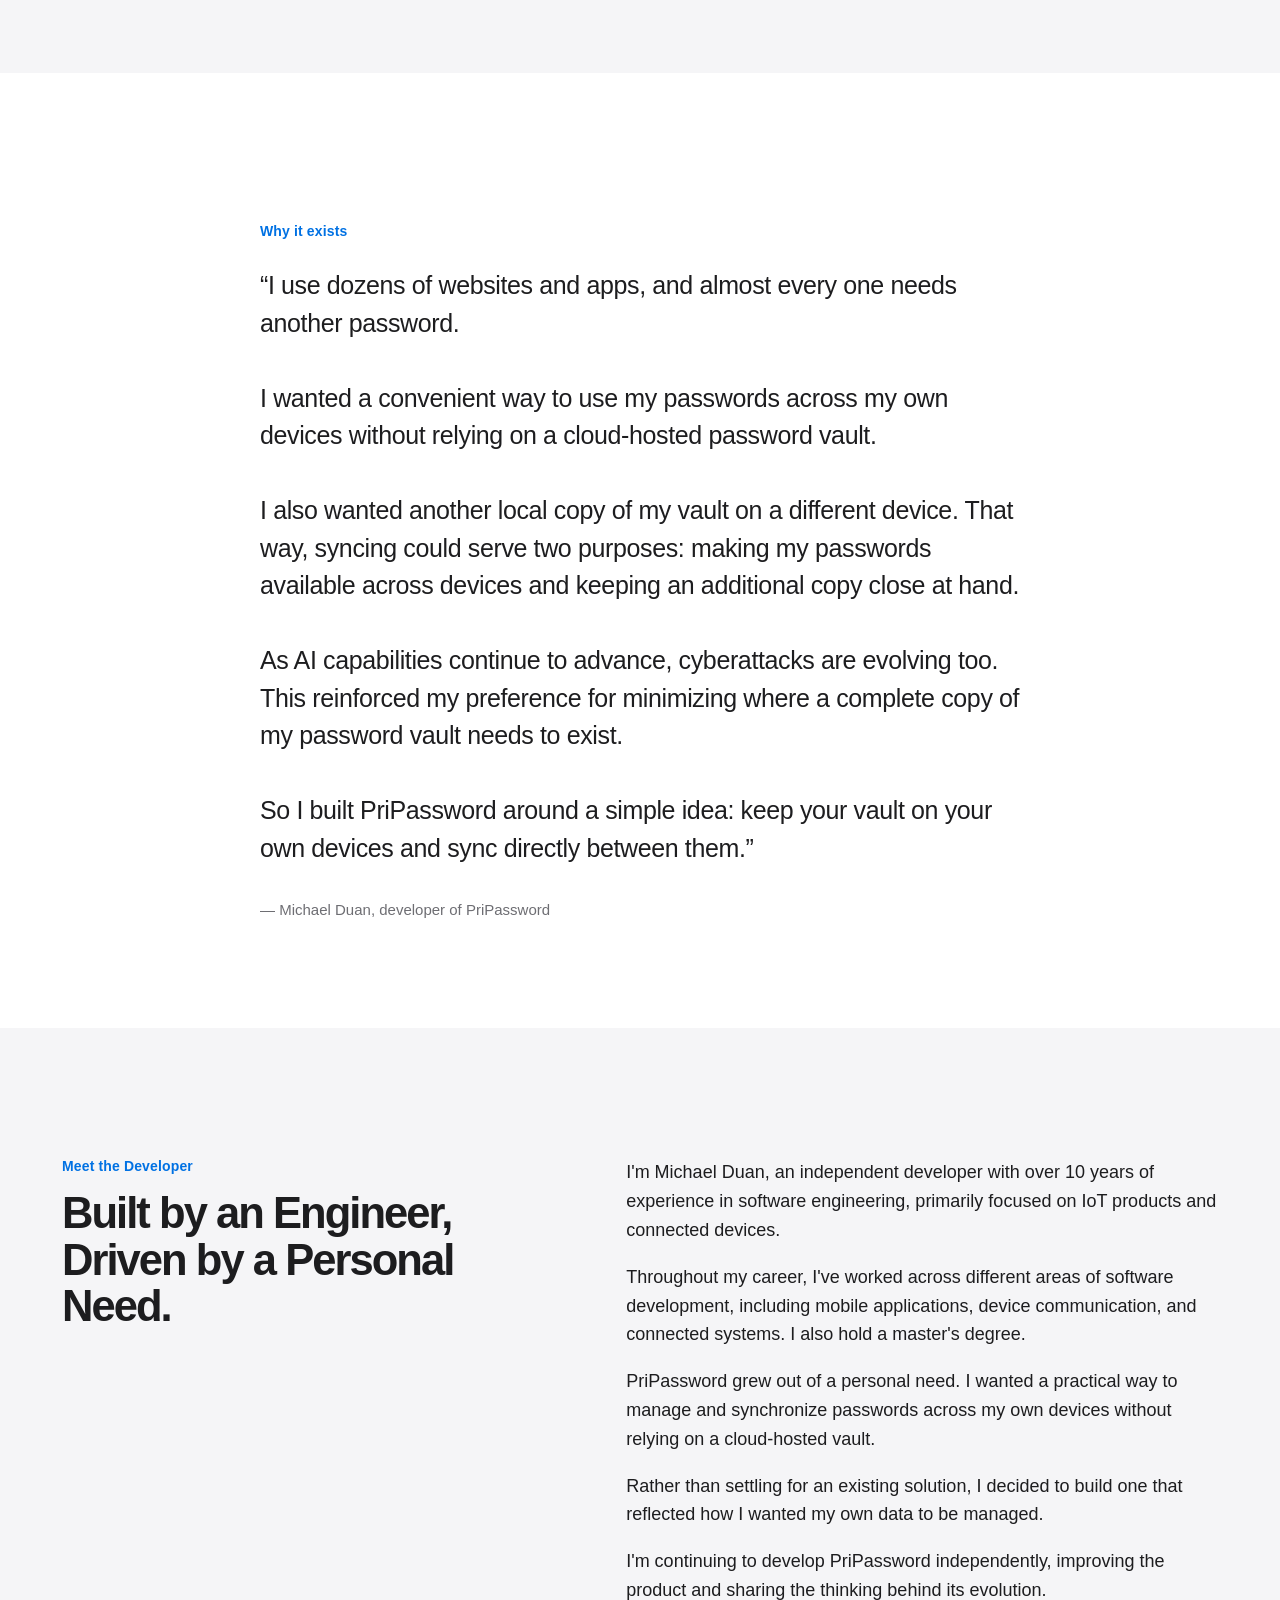
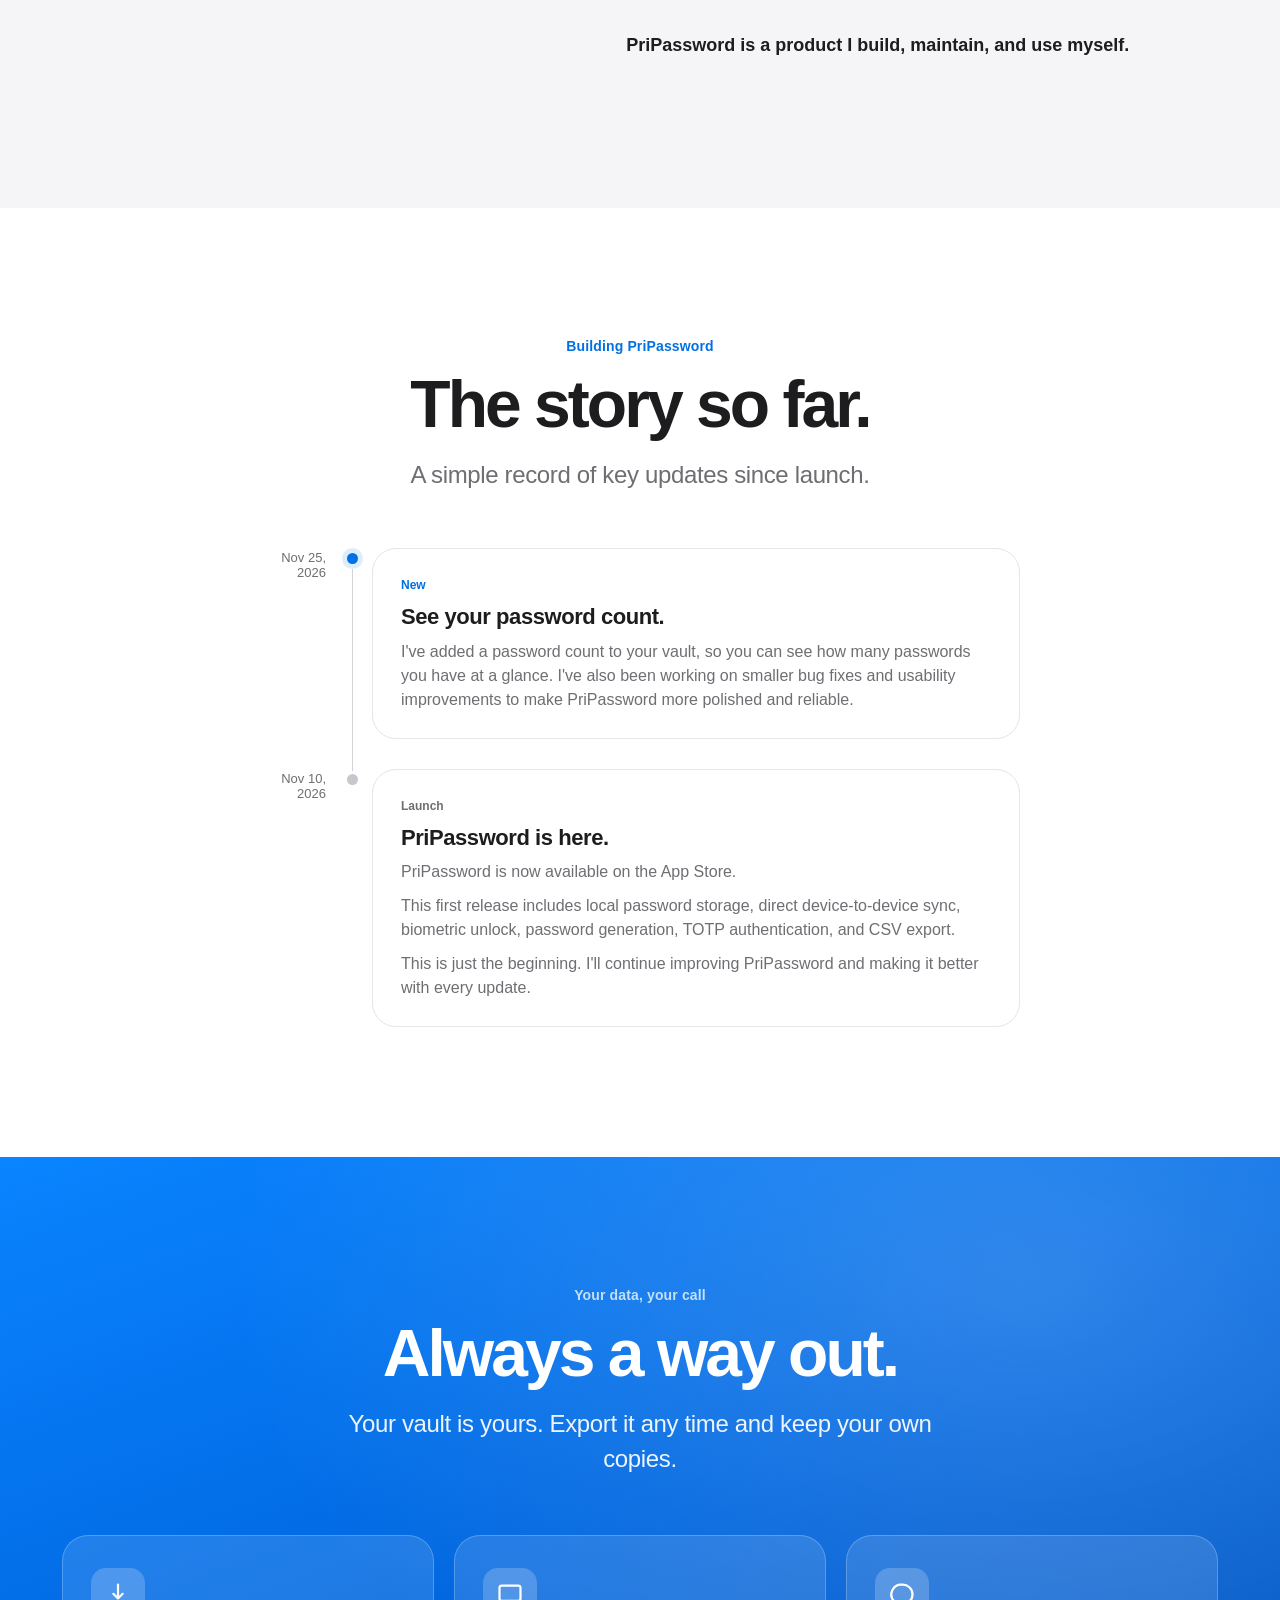
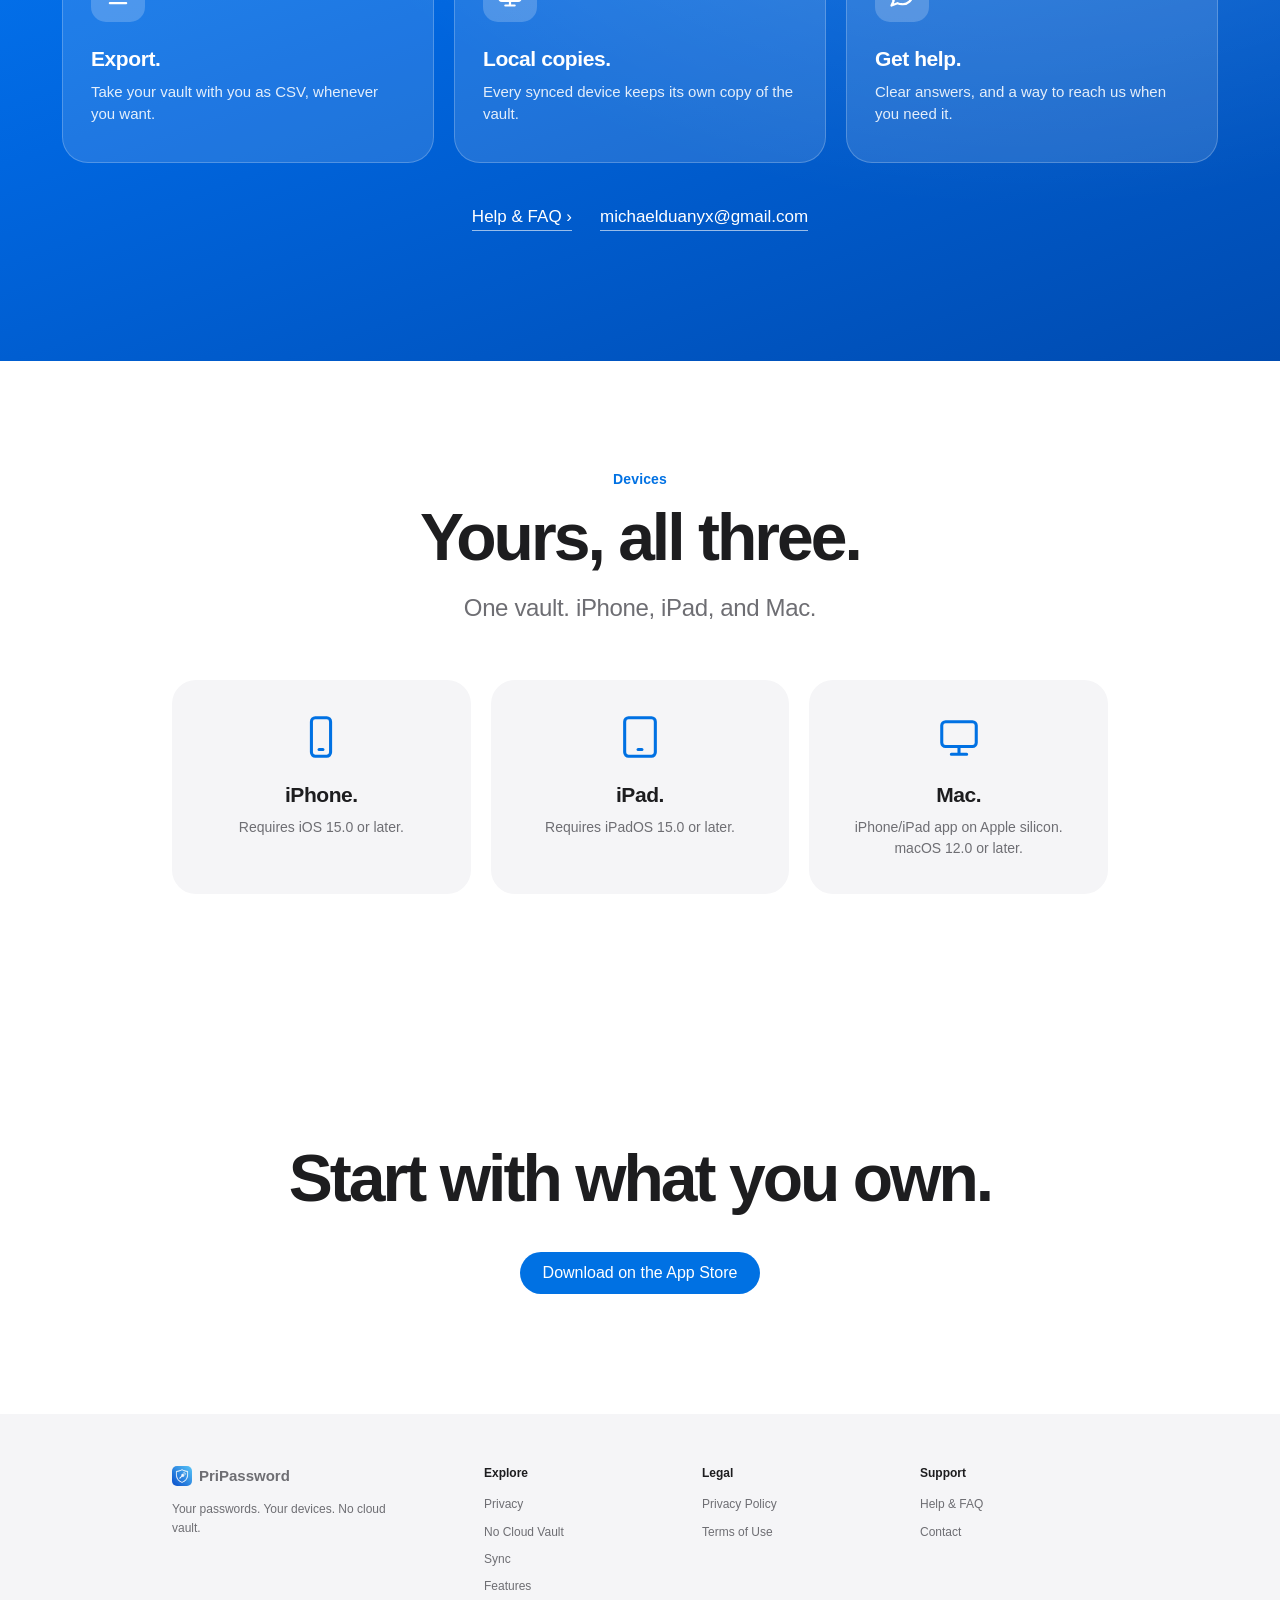
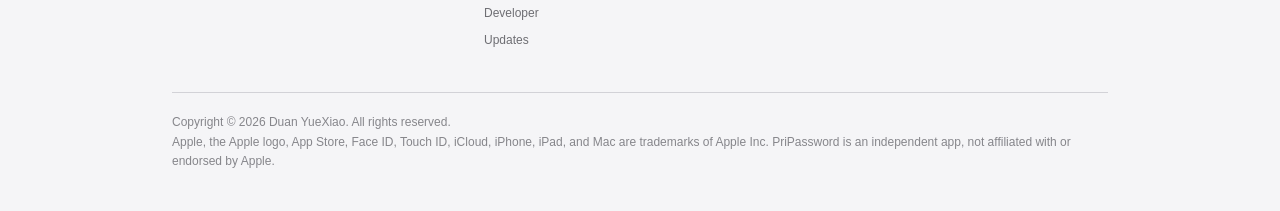
==== commit 5674d71d: "官网：首屏高清介绍视频、开发者介绍与迭代记录" ====
--- a/index.html
+++ b/index.html
@@ -52,7 +52,7 @@
 .hero h1{margin:14px 0 0}
 .hero .sub{margin:26px auto 0;max-width:620px}
 .hero-cta{margin-top:30px;display:flex;gap:26px;align-items:center;justify-content:center;flex-wrap:wrap}
-.hero-device{margin:66px auto 0;max-width:430px;filter:drop-shadow(0 40px 60px rgba(10,60,140,.20))}
+.hero-video{display:block;margin:66px auto 0;width:100%;height:auto;max-width:860px;border-radius:22px;background:#fff;box-shadow:0 24px 60px -30px rgba(10,60,140,.45)}
 
 /* benefit rows — 苹果产品页单焦点 */
 .benefit{display:grid;grid-template-columns:1fr 1fr;gap:90px;align-items:center}
@@ -111,6 +111,30 @@
 .origin blockquote{max-width:760px;margin:0 auto;font-size:clamp(19px,2.1vw,25px);line-height:1.5;font-weight:500;letter-spacing:-.015em;text-align:left}
 .origin .sig{margin-top:34px;font-size:15px;color:var(--muted);text-align:left;max-width:760px;margin-left:auto;margin-right:auto}
 
+/* developer */
+.dev-grid{display:grid;grid-template-columns:.9fr 1.1fr;gap:80px;align-items:start}
+.dev-grid h2{margin-top:16px;font-size:clamp(32px,3.4vw,50px);text-wrap:balance}
+.dev-copy p{font-size:18px;line-height:1.6;color:var(--ink);margin-bottom:18px}
+.dev-copy p:first-child{font-weight:500}
+.dev-copy .signoff{margin-top:26px;font-weight:600}
+
+/* build log */
+.log-list{max-width:760px;margin:56px auto 0}
+.log-item{position:relative;padding:0 0 30px 112px}
+.log-item:before{content:"";position:absolute;left:87px;top:5px;width:11px;height:11px;border-radius:50%;background:#c7c7cc}
+.log-item:after{content:"";position:absolute;left:92px;top:21px;bottom:-2px;width:1px;background:#d2d2d7}
+.log-item:last-child{padding-bottom:0}
+.log-item:last-child:after{display:none}
+.log-item.latest:before{background:var(--blue);box-shadow:0 0 0 5px rgba(0,113,227,.13)}
+.log-date{position:absolute;left:0;top:2px;width:66px;text-align:right;font-size:13px;font-weight:500;color:var(--muted)}
+.log-card{background:#fff;border:1px solid #e5e5ea;border-radius:24px;padding:26px 28px;transition:transform .3s,box-shadow .3s}
+.log-card:hover{transform:translateY(-3px);box-shadow:0 14px 34px rgba(0,0,0,.07)}
+.log-tag{display:inline-block;margin-bottom:12px;font-size:12px;font-weight:600;color:var(--muted)}
+.log-item.latest .log-tag{color:var(--blue)}
+.log-card h3{margin-bottom:9px}
+.log-card p{font-size:16px;line-height:1.5;color:var(--muted)}
+.log-card p+p{margin-top:10px}
+
 /* support band */
 .band{position:relative;overflow:hidden;background:linear-gradient(160deg,#0a84ff 0%,#0066df 48%,#004bb0 100%);color:#fff}
 .band:before{content:"";position:absolute;inset:0;background:radial-gradient(ellipse at 80% 15%,rgba(255,255,255,.18),transparent 55%);pointer-events:none}
@@ -171,13 +195,21 @@
   h1{font-size:clamp(33px,8.5vw,50px);letter-spacing:-.05em}
   h2{font-size:clamp(28px,7.2vw,40px)}
   .sub{font-size:17px;line-height:1.5}
-  .hero-device{margin-top:48px;max-width:340px}
+  .hero-video{margin-top:48px;max-width:100%;border-radius:16px}
   .hero-cta{flex-direction:column;gap:18px}
   .tiles,.reqs,.band-cards{grid-template-columns:1fr;gap:14px}
   .tile{padding:26px 24px 30px}.tile .ico{margin-bottom:18px}
   .req{padding:28px 22px}
   .origin{padding:96px 0 80px}
   .origin blockquote{font-size:clamp(21px,5.4vw,26px)}
+  .dev-grid{grid-template-columns:1fr;gap:28px}
+  .dev-copy p{font-size:17px}
+  .log-list{margin-top:42px}
+  .log-item{padding-left:30px;padding-bottom:24px}
+  .log-date{position:static;width:auto;text-align:left;display:block;margin-bottom:10px}
+  .log-item:before{left:3px;top:4px}
+  .log-item:after{left:8px;top:20px}
+  .log-card{padding:22px 22px 24px;border-radius:20px}
   .cta{padding:92px 0}
 }
 @media(max-width:480px){
@@ -200,6 +232,7 @@
       <a href="#cloud">No Cloud Vault</a>
       <a href="#sync">Sync</a>
       <a href="#essentials">Features</a>
+      <a href="#updates">Updates</a>
       <a href="#support">Support</a>
     </div>
     <a href="https://apps.apple.com/app/pripassword-password-manager/id6799293664" target="_blank" rel="noopener">Download ↗</a>
@@ -215,7 +248,9 @@
       <a class="btn btn-blue" href="https://apps.apple.com/app/pripassword-password-manager/id6799293664" target="_blank" rel="noopener">Download on the App Store</a>
       <a class="btn-link" href="#privacy">Learn more ›</a>
     </div>
-    <img class="hero-device reveal" src="assets/device-list.png" alt="PriPassword vault, synced with another device">
+    <video class="hero-video reveal" width="2042" height="958" autoplay muted loop playsinline disablepictureinpicture preload="metadata" poster="assets/hero-poster.png" aria-label="PriPassword syncs directly between your devices">
+      <source src="assets/hero-promo.mp4" type="video/mp4">
+    </video>
   </div>
 </header>
 
@@ -357,6 +392,55 @@
   </div>
 </section>
 
+<!-- 开发者：用真实背景与亲自使用的事实建立信任 -->
+<section id="developer" class="soft">
+  <div class="wrap-wide dev-grid">
+    <div class="reveal">
+      <div class="eyebrow">Meet the Developer</div>
+      <h2>Built by an Engineer,<br>Driven by a Personal Need.</h2>
+    </div>
+    <div class="dev-copy reveal">
+      <p>I'm Michael Duan, an independent developer with over 10 years of experience in software engineering, primarily focused on IoT products and connected devices.</p>
+      <p>Throughout my career, I've worked across different areas of software development, including mobile applications, device communication, and connected systems. I also hold a master's degree.</p>
+      <p>PriPassword grew out of a personal need. I wanted a practical way to manage and synchronize passwords across my own devices without relying on a cloud-hosted vault.</p>
+      <p>Rather than settling for an existing solution, I decided to build one that reflected how I wanted my own data to be managed.</p>
+      <p>I'm continuing to develop PriPassword independently, improving the product and sharing the thinking behind its evolution.</p>
+      <p class="signoff">PriPassword is a product I build, maintain, and use myself.</p>
+    </div>
+  </div>
+</section>
+
+<!-- 产品进展：只记录用户可感知的变化，自然呈现迭代过程 -->
+<section id="updates">
+  <div class="wrap">
+    <div class="reveal" style="text-align:center;max-width:640px;margin:0 auto">
+      <div class="eyebrow">Building PriPassword</div>
+      <h2 style="margin:16px 0 18px">The story so far.</h2>
+      <p class="sub">A simple record of key updates since launch.</p>
+    </div>
+    <div class="log-list">
+      <article class="log-item latest reveal">
+        <time class="log-date" datetime="2026-11-25">Nov 25, 2026</time>
+        <div class="log-card">
+          <span class="log-tag">New</span>
+          <h3>See your password count.</h3>
+          <p>I've added a password count to your vault, so you can see how many passwords you have at a glance. I've also been working on smaller bug fixes and usability improvements to make PriPassword more polished and reliable.</p>
+        </div>
+      </article>
+      <article class="log-item reveal">
+        <time class="log-date" datetime="2026-11-10">Nov 10, 2026</time>
+        <div class="log-card">
+          <span class="log-tag">Launch</span>
+          <h3>PriPassword is here.</h3>
+          <p>PriPassword is now available on the App Store.</p>
+          <p>This first release includes local password storage, direct device-to-device sync, biometric unlock, password generation, TOTP authentication, and CSV export.</p>
+          <p>This is just the beginning. I'll continue improving PriPassword and making it better with every update.</p>
+        </div>
+      </article>
+    </div>
+  </div>
+</section>
+
 <!-- 支撑：数据可控 + 支持可达 -->
 <section class="band" id="support">
   <div class="wrap-wide">
@@ -424,6 +508,8 @@
         <li><a href="#cloud">No Cloud Vault</a></li>
         <li><a href="#sync">Sync</a></li>
         <li><a href="#essentials">Features</a></li>
+        <li><a href="#developer">Developer</a></li>
+        <li><a href="#updates">Updates</a></li>
       </ul></div>
       <div><h4>Legal</h4><ul>
         <li><a href="https://michael-duany.github.io/PriPassword/privacy.html" target="_blank" rel="noopener">Privacy Policy</a></li>
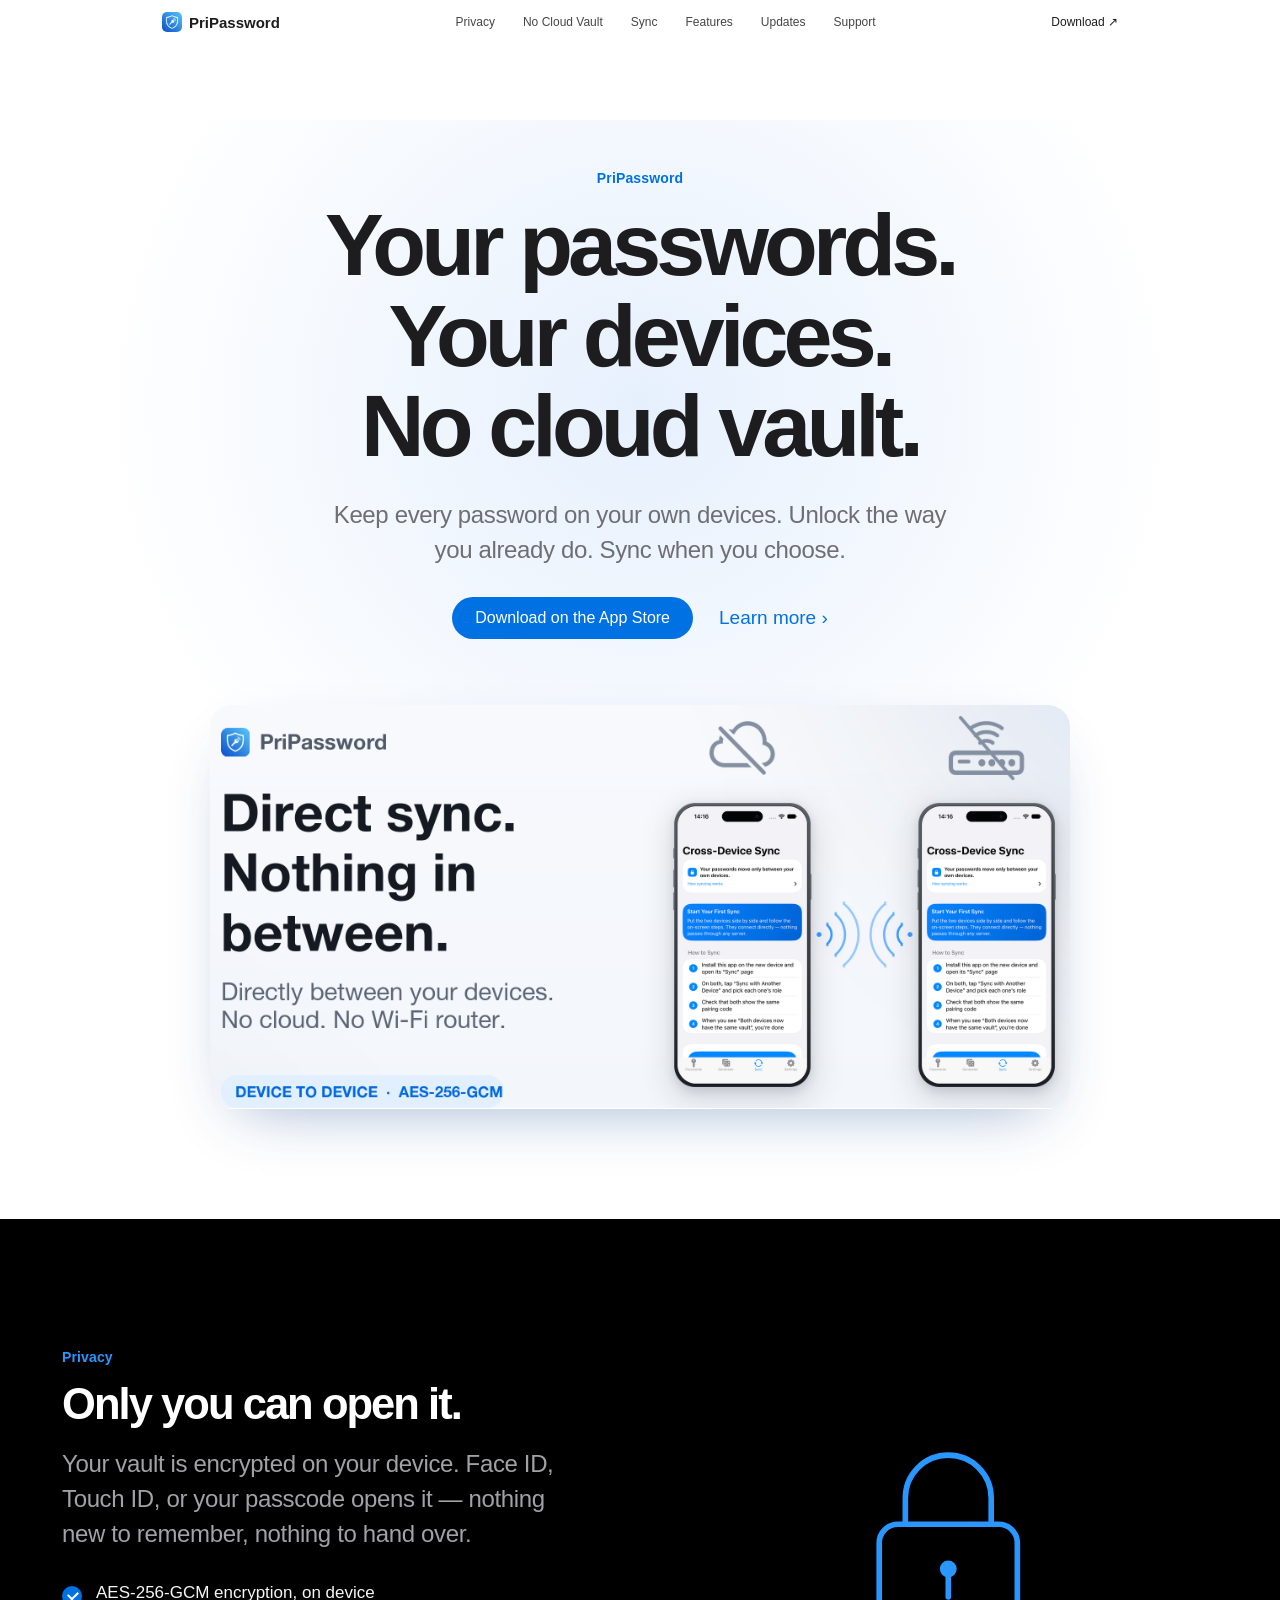
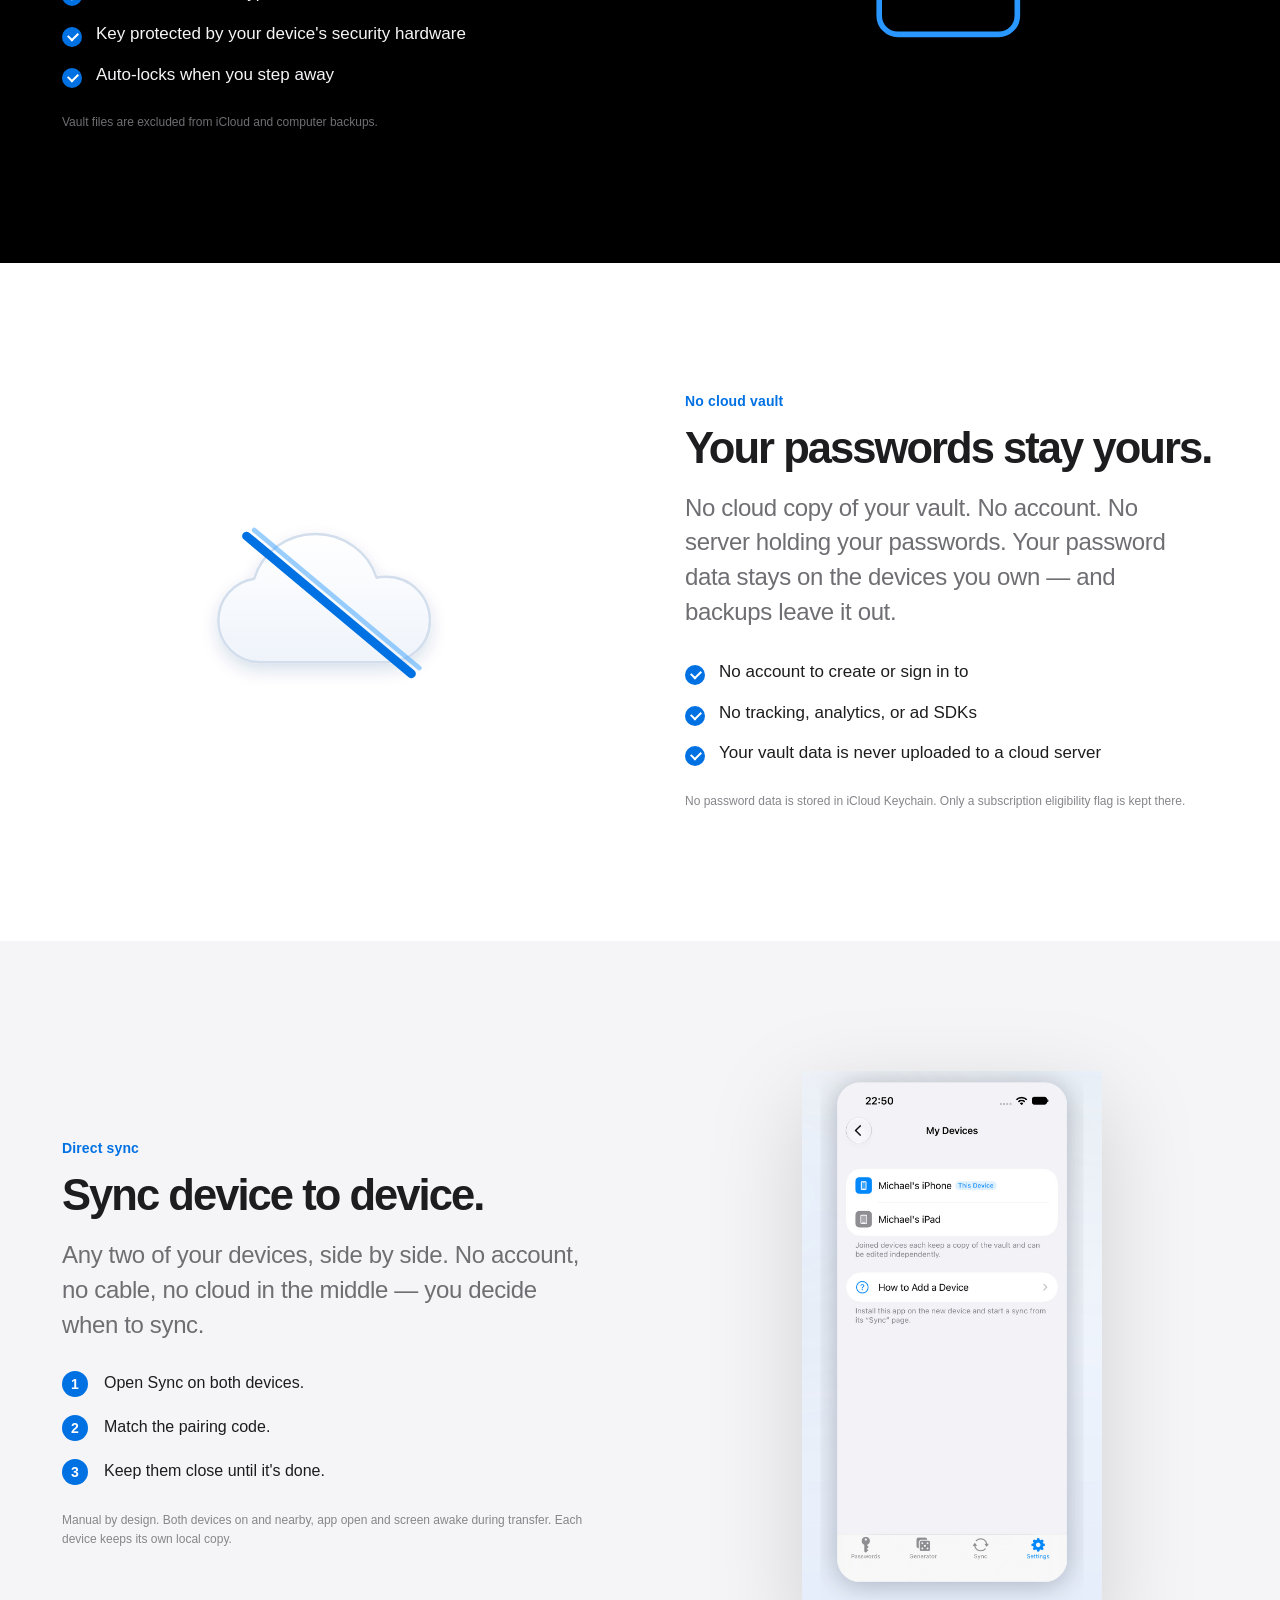
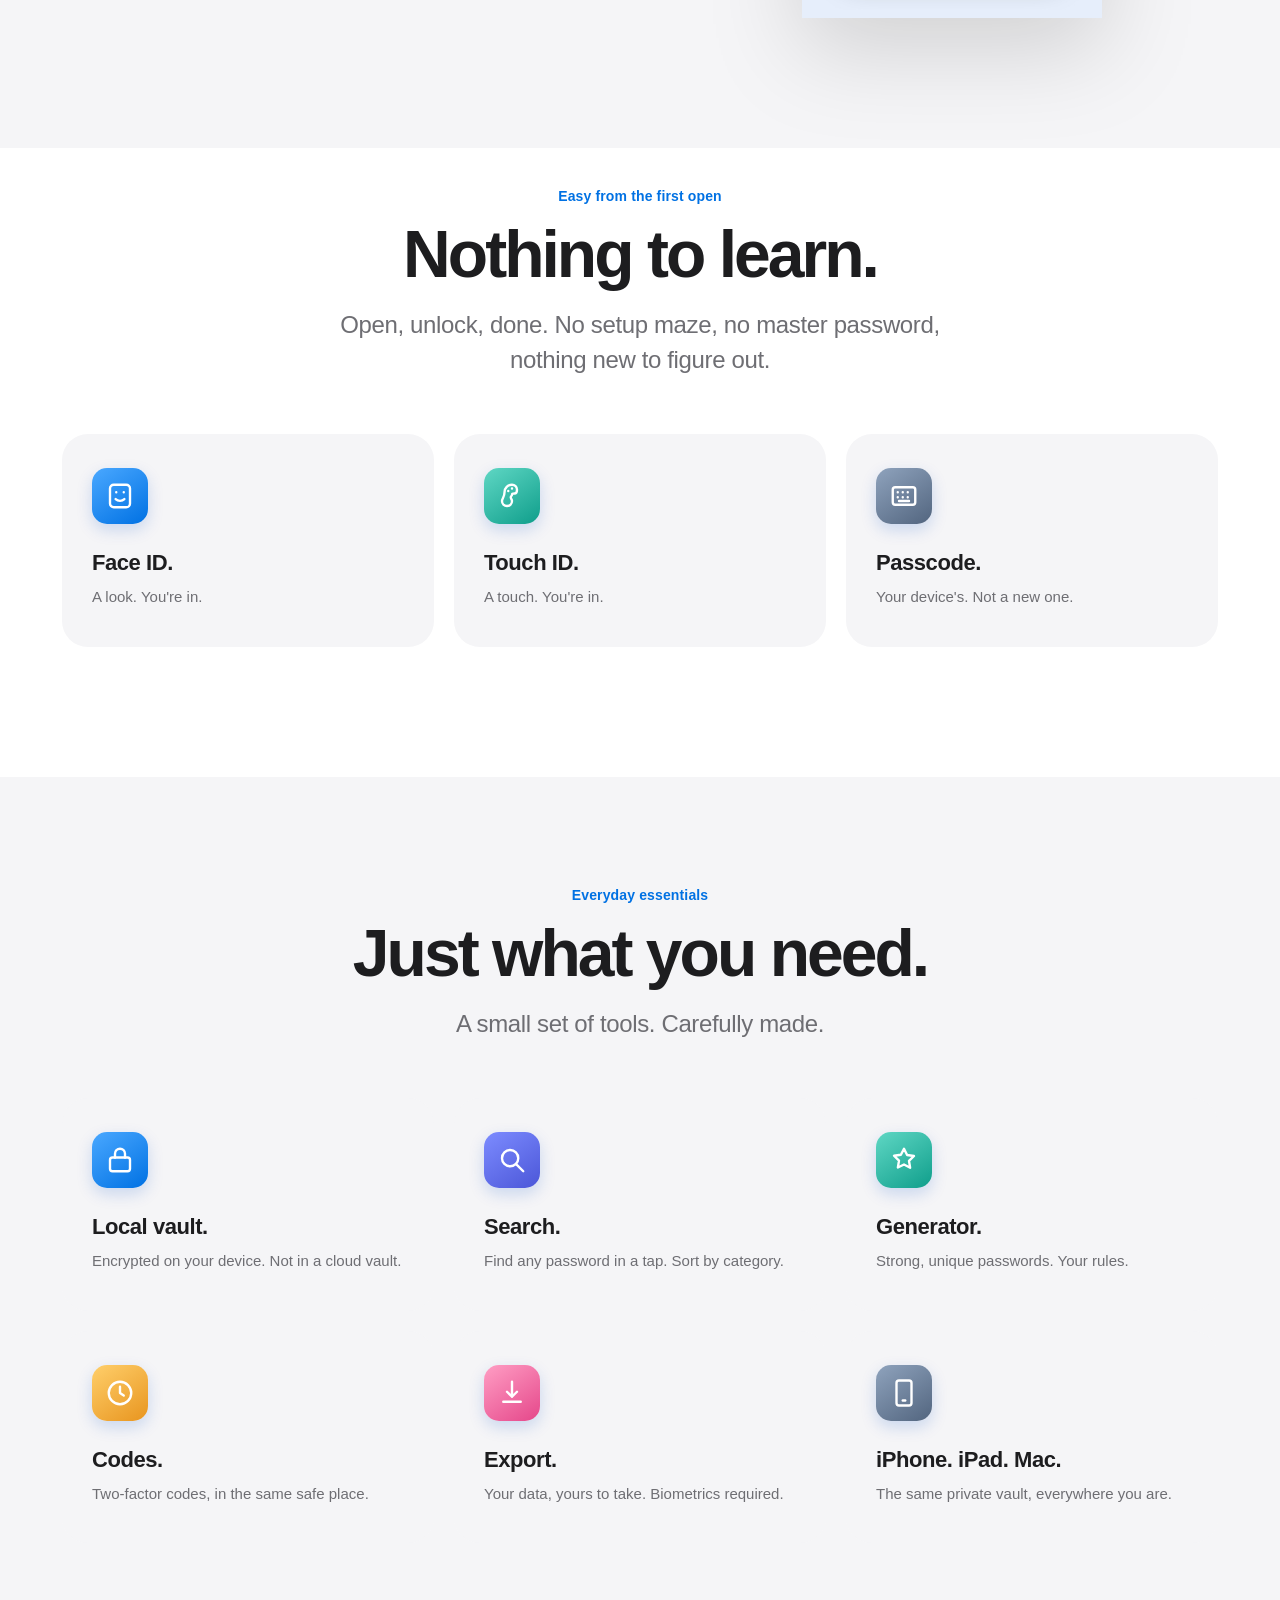
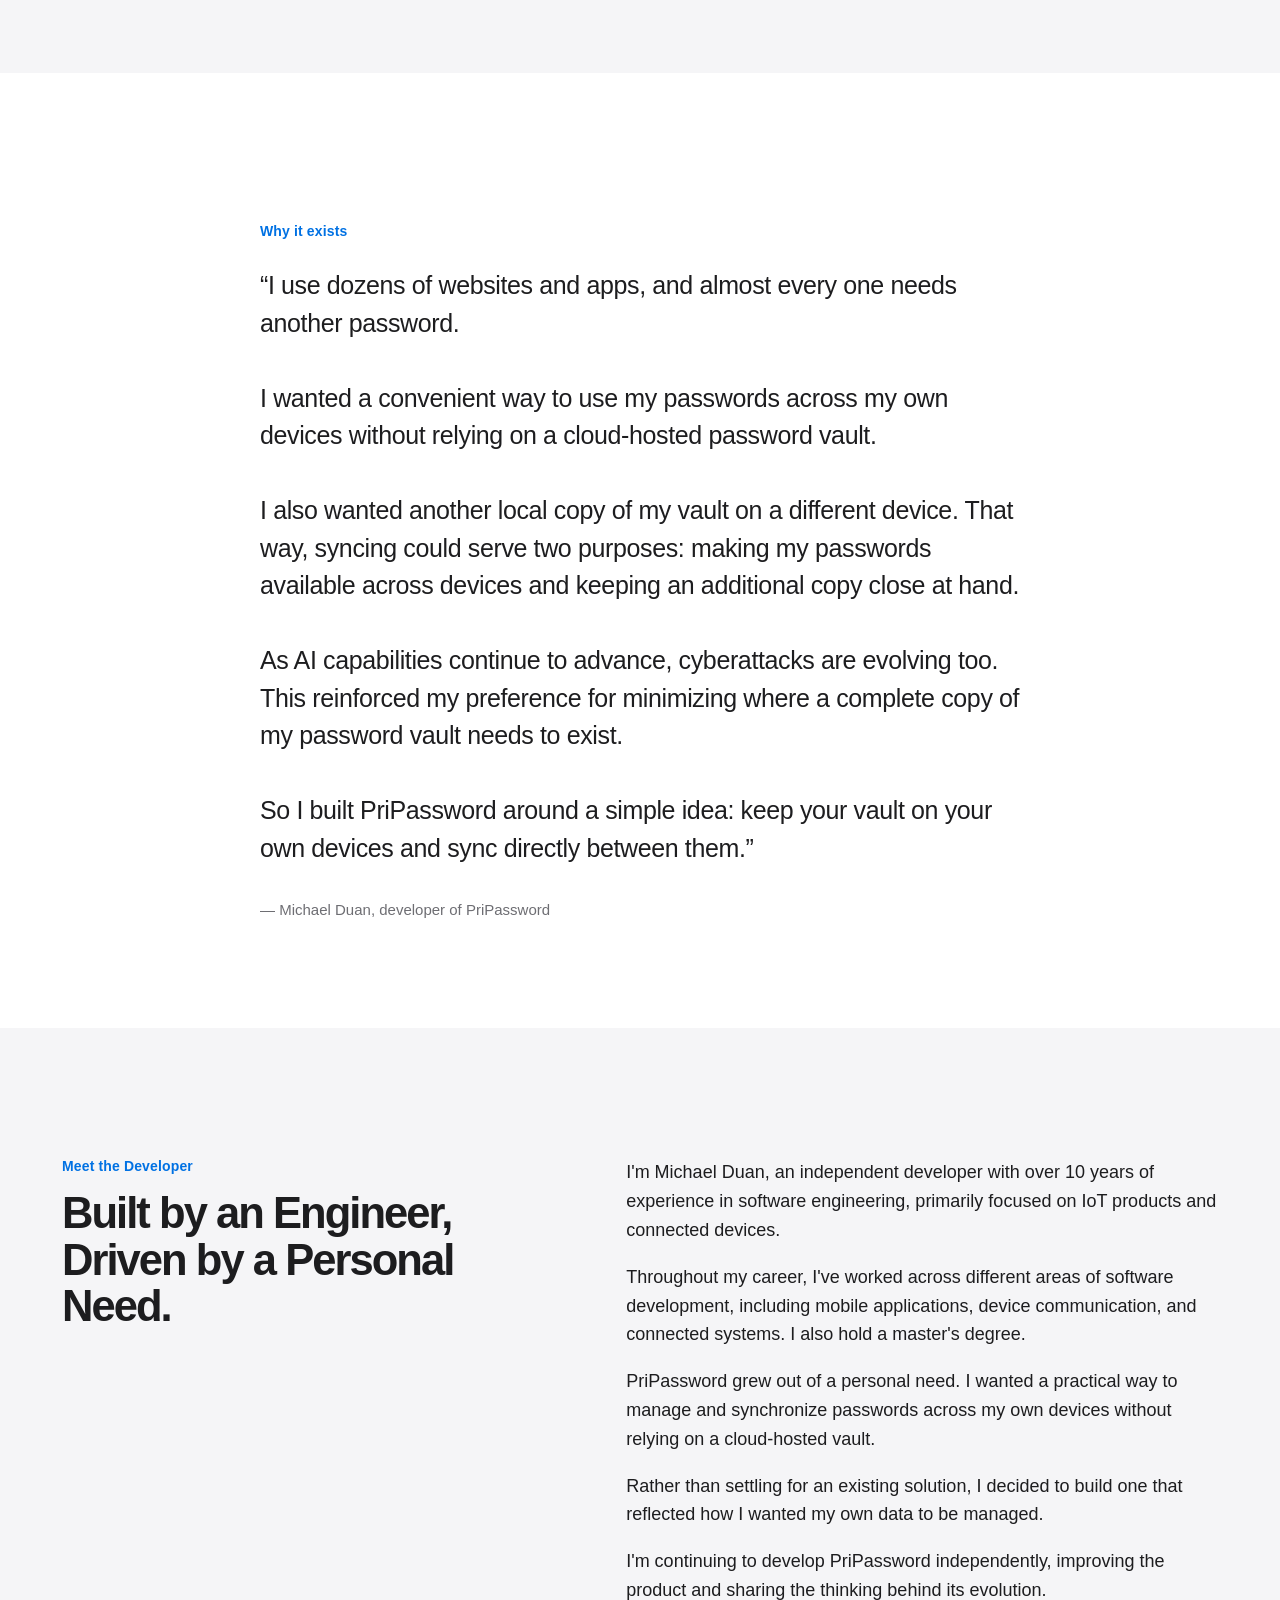
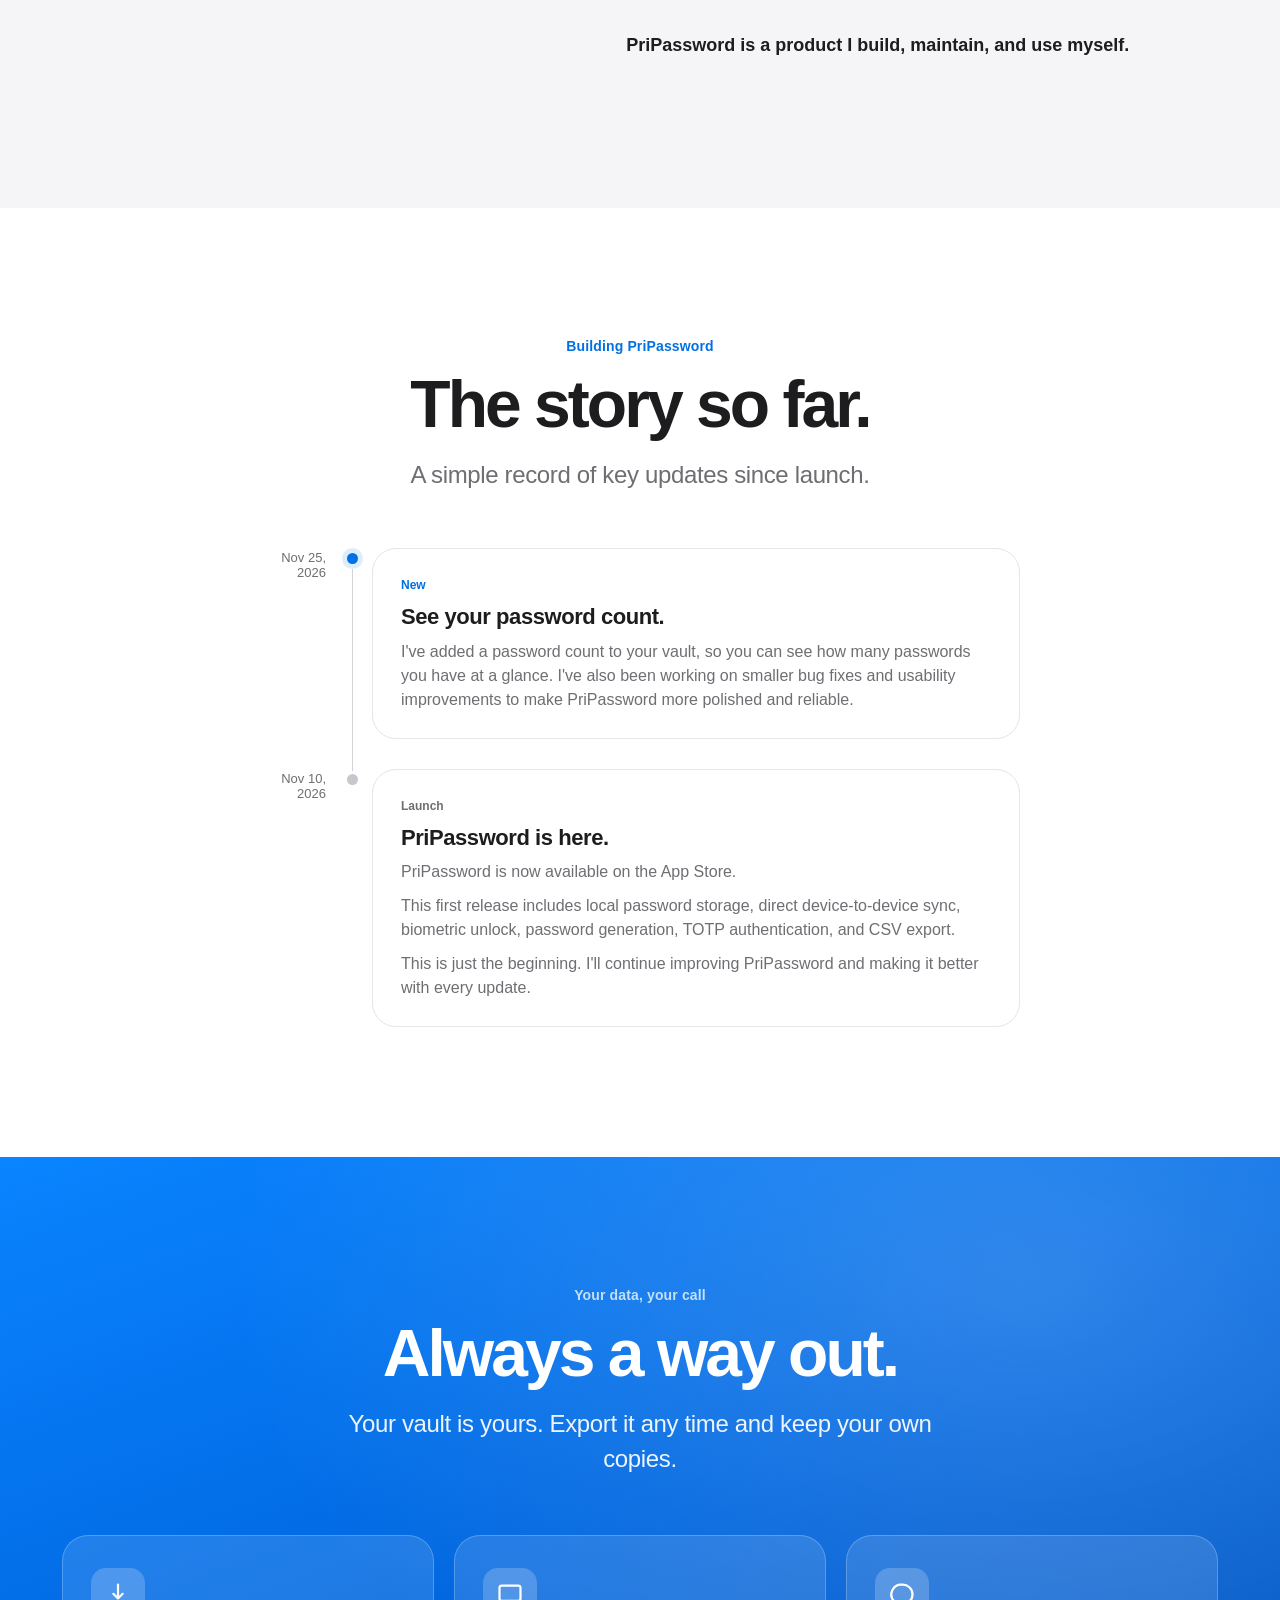
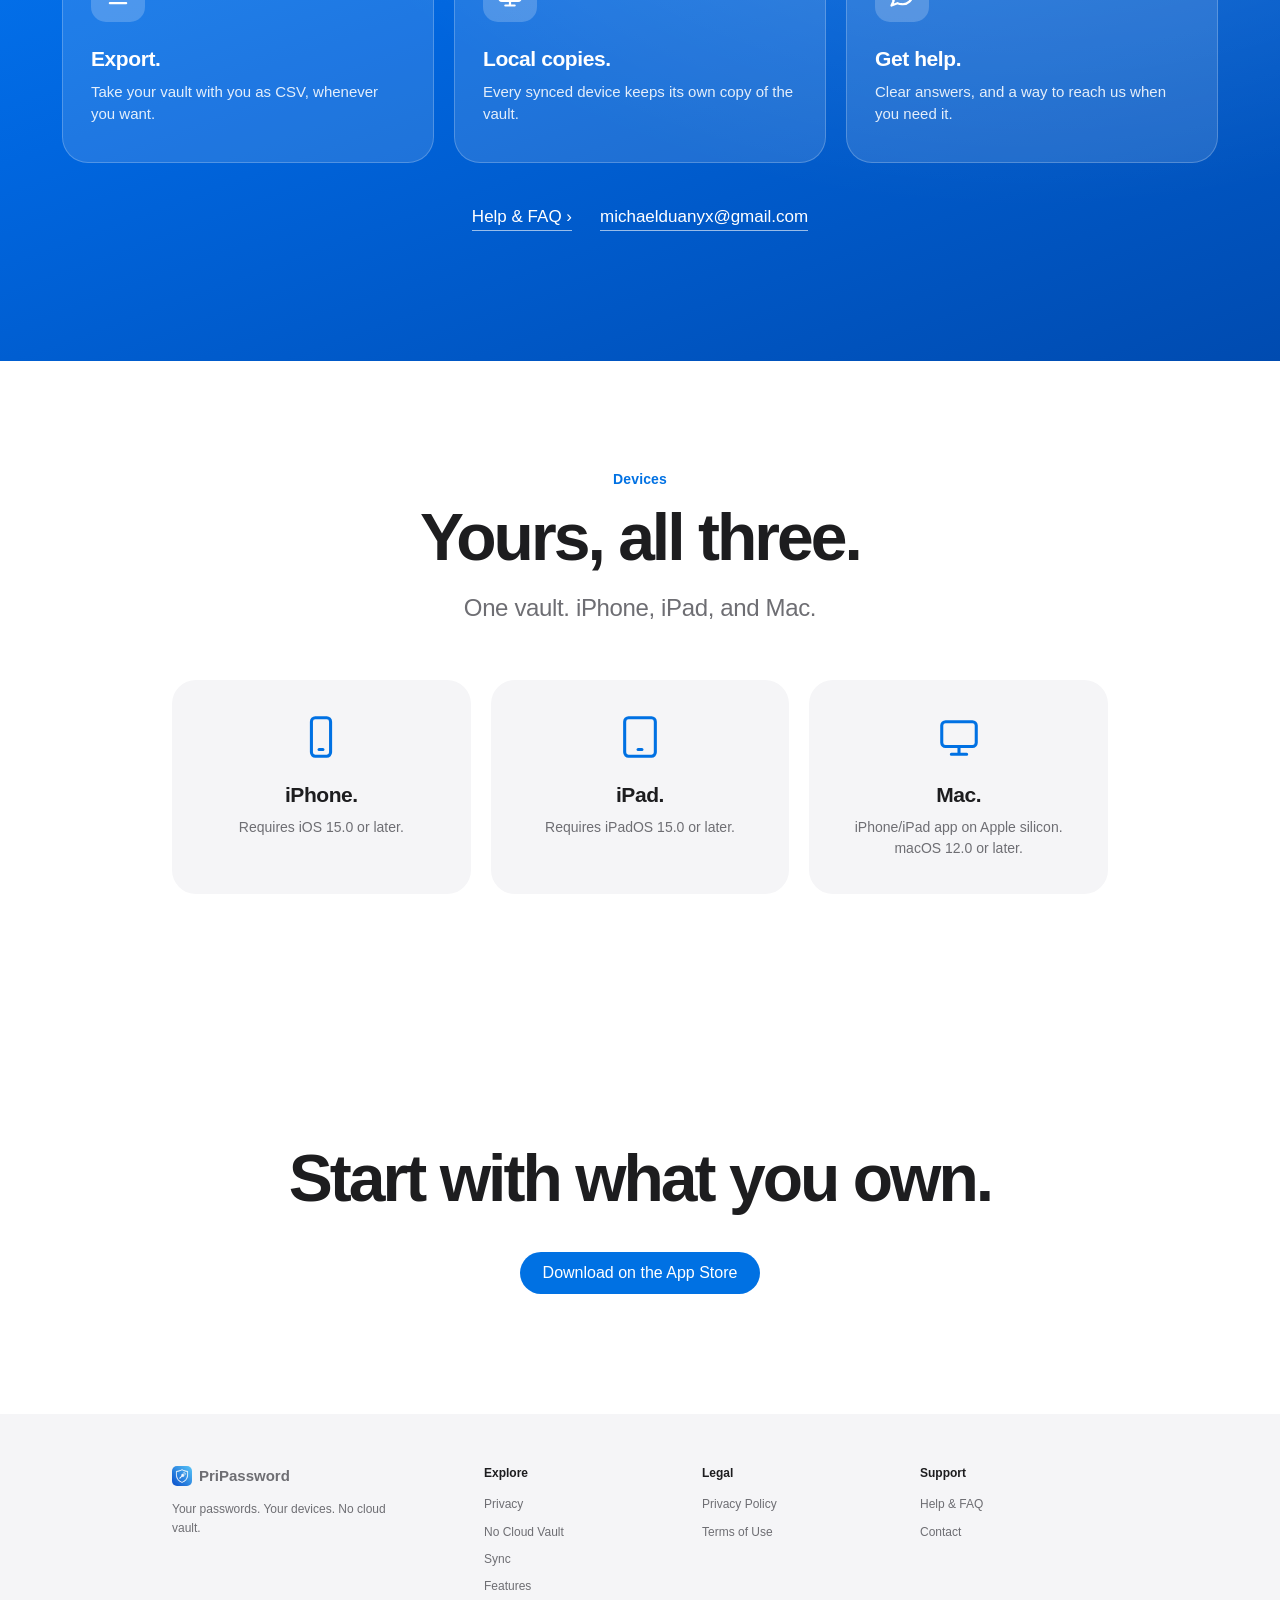
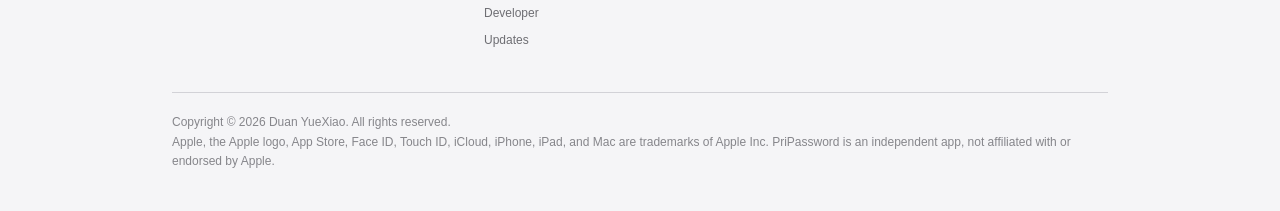
==== commit 479aa685: "官网：首屏高清介绍视频、开发者介绍与迭代记录" ====
--- a/index.html
+++ b/index.html
@@ -248,8 +248,8 @@
       <a class="btn btn-blue" href="https://apps.apple.com/app/pripassword-password-manager/id6799293664" target="_blank" rel="noopener">Download on the App Store</a>
       <a class="btn-link" href="#privacy">Learn more ›</a>
     </div>
-    <video class="hero-video reveal" width="2042" height="958" autoplay muted loop playsinline disablepictureinpicture preload="metadata" poster="assets/hero-poster.png" aria-label="PriPassword syncs directly between your devices">
-      <source src="assets/hero-promo.mp4" type="video/mp4">
+    <video class="hero-video reveal" width="2042" height="958" autoplay muted loop playsinline disablepictureinpicture preload="metadata" poster="assets/hero-poster-20261125.png" aria-label="PriPassword syncs directly between your devices">
+      <source src="assets/hero-promo-20261125.mp4" type="video/mp4">
     </video>
   </div>
 </header>
